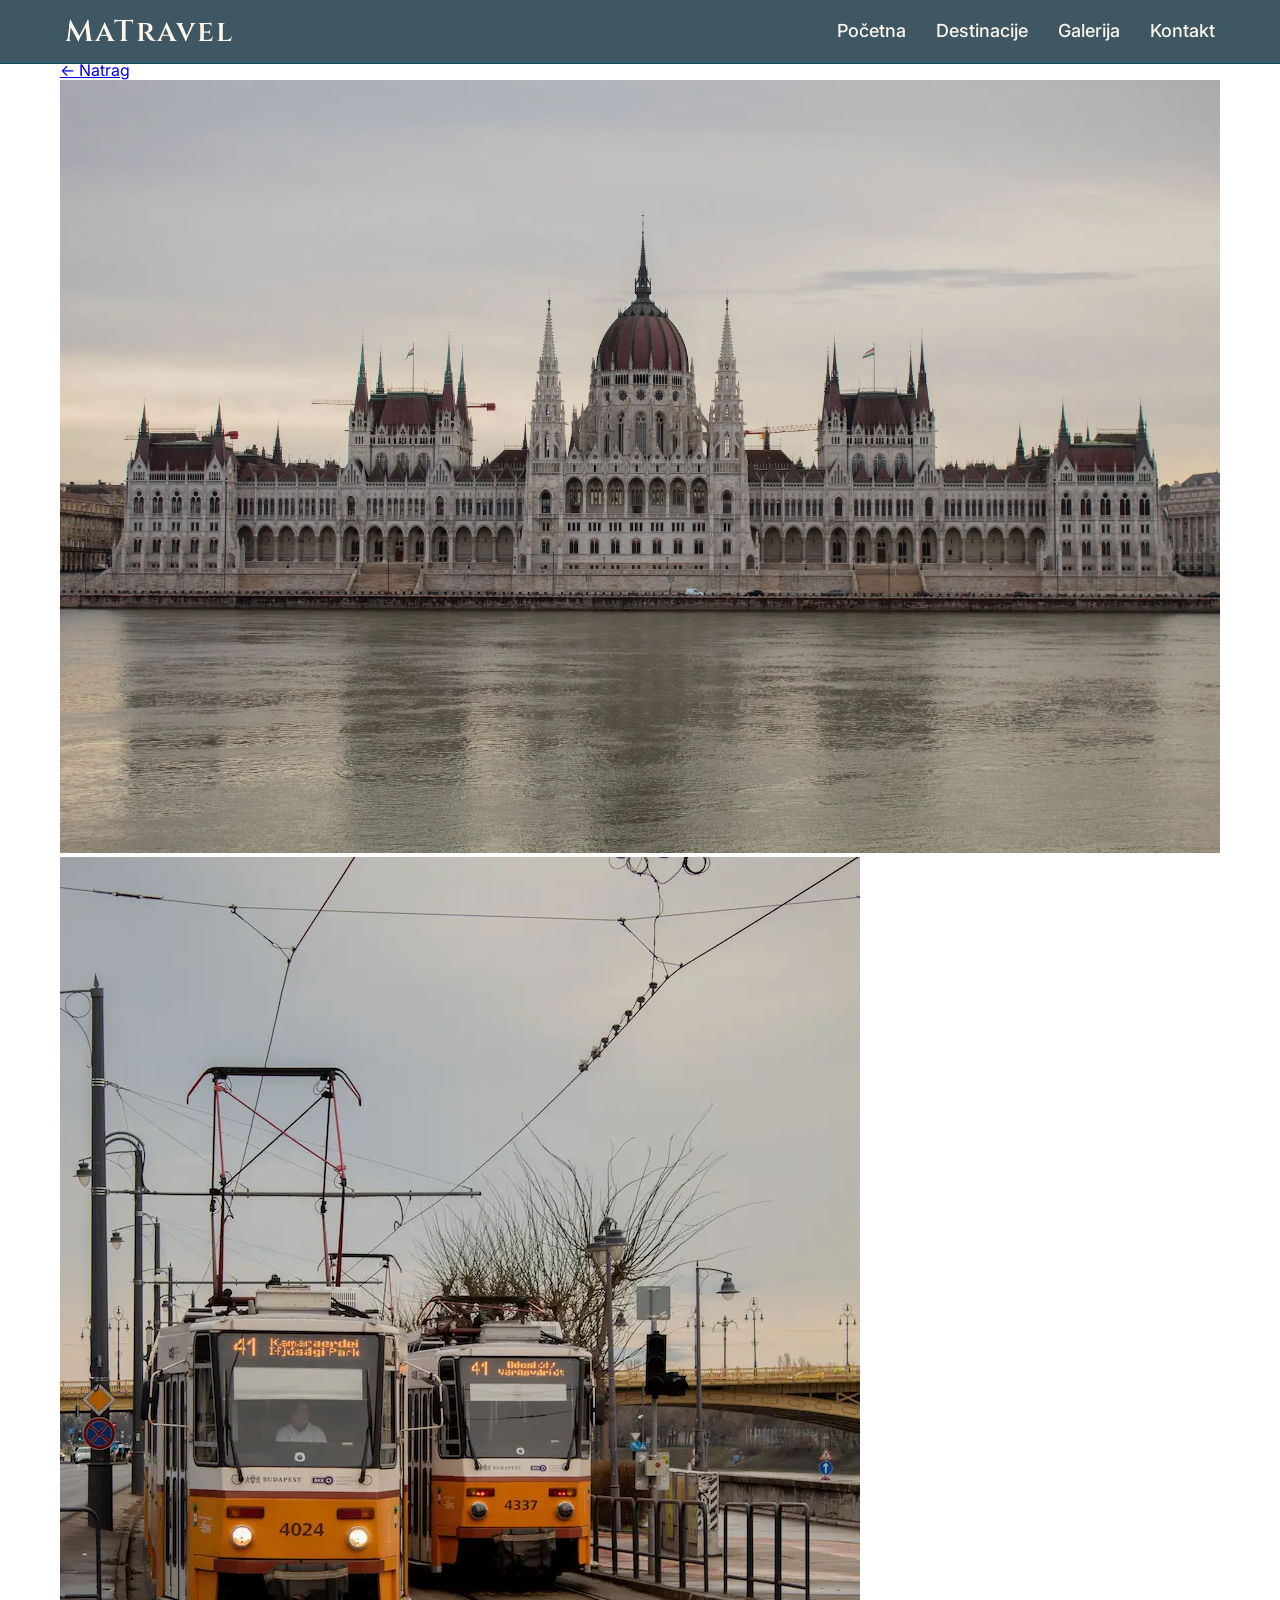
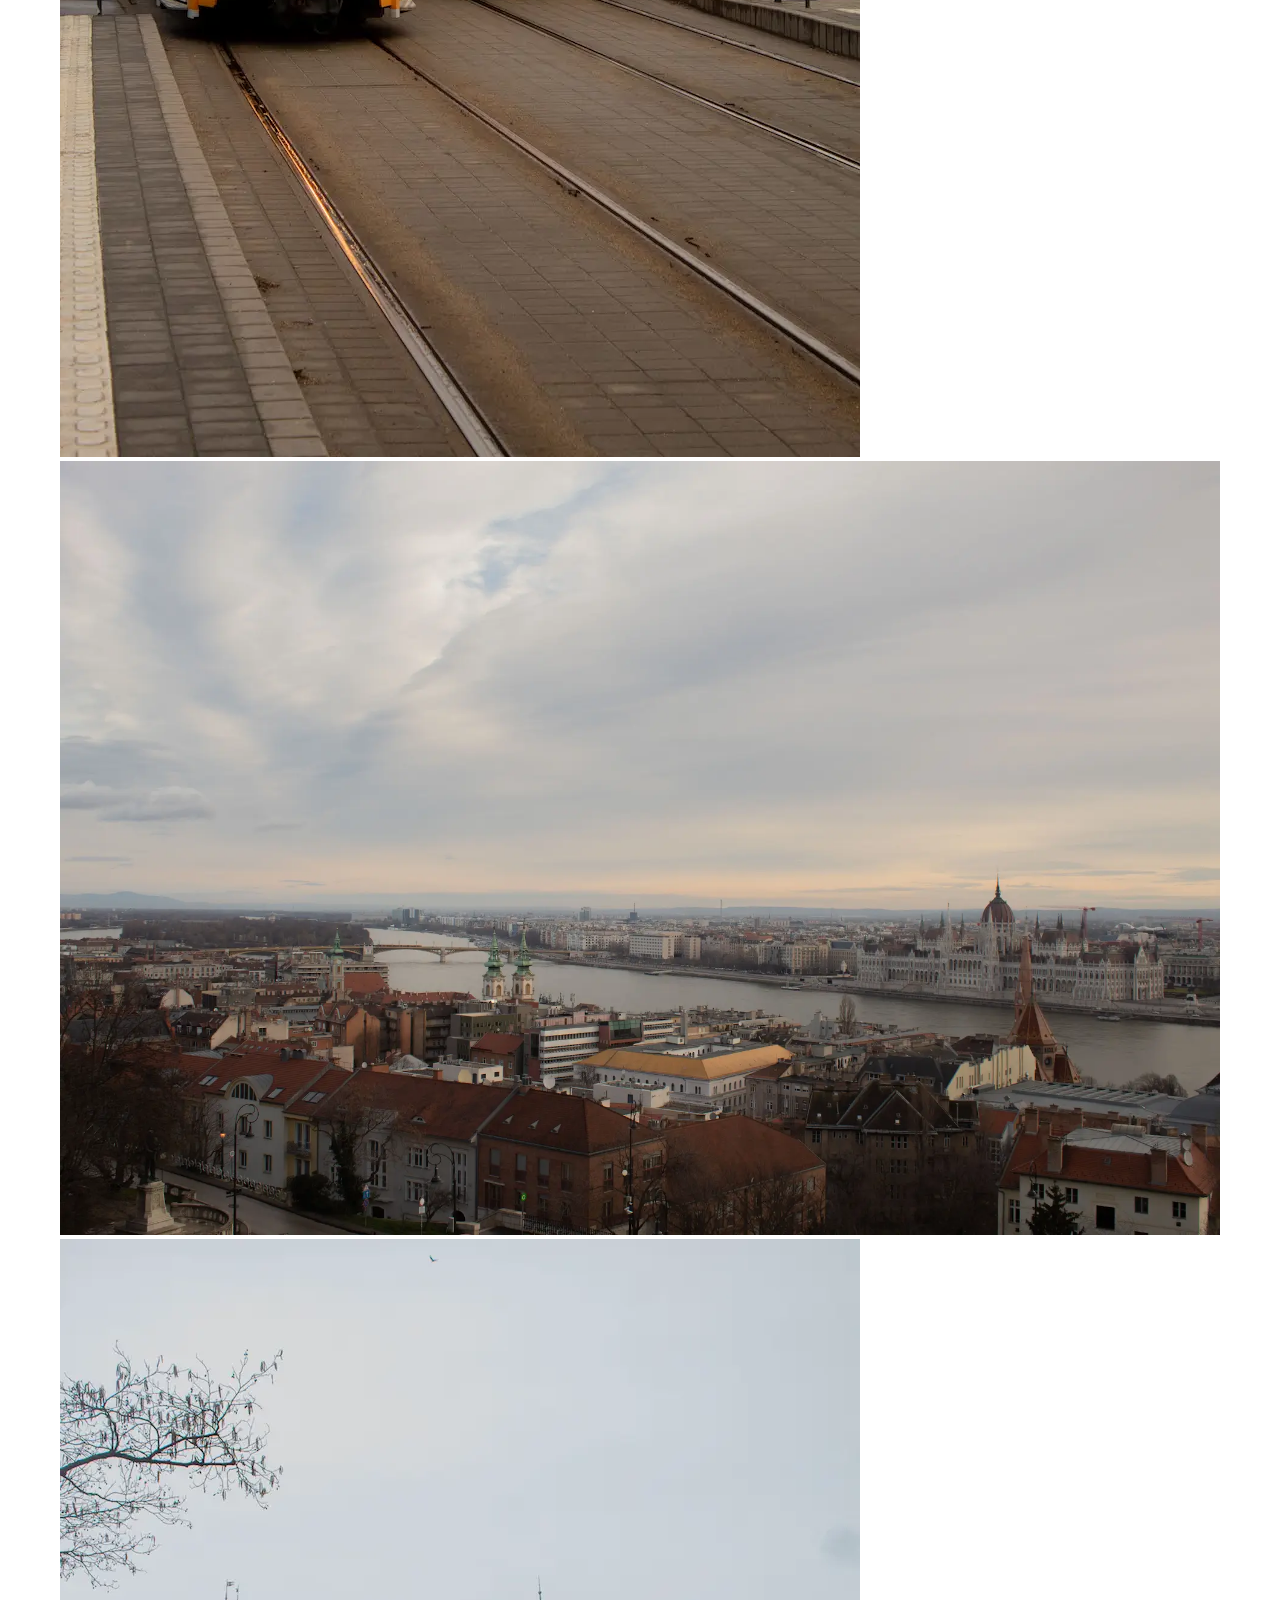
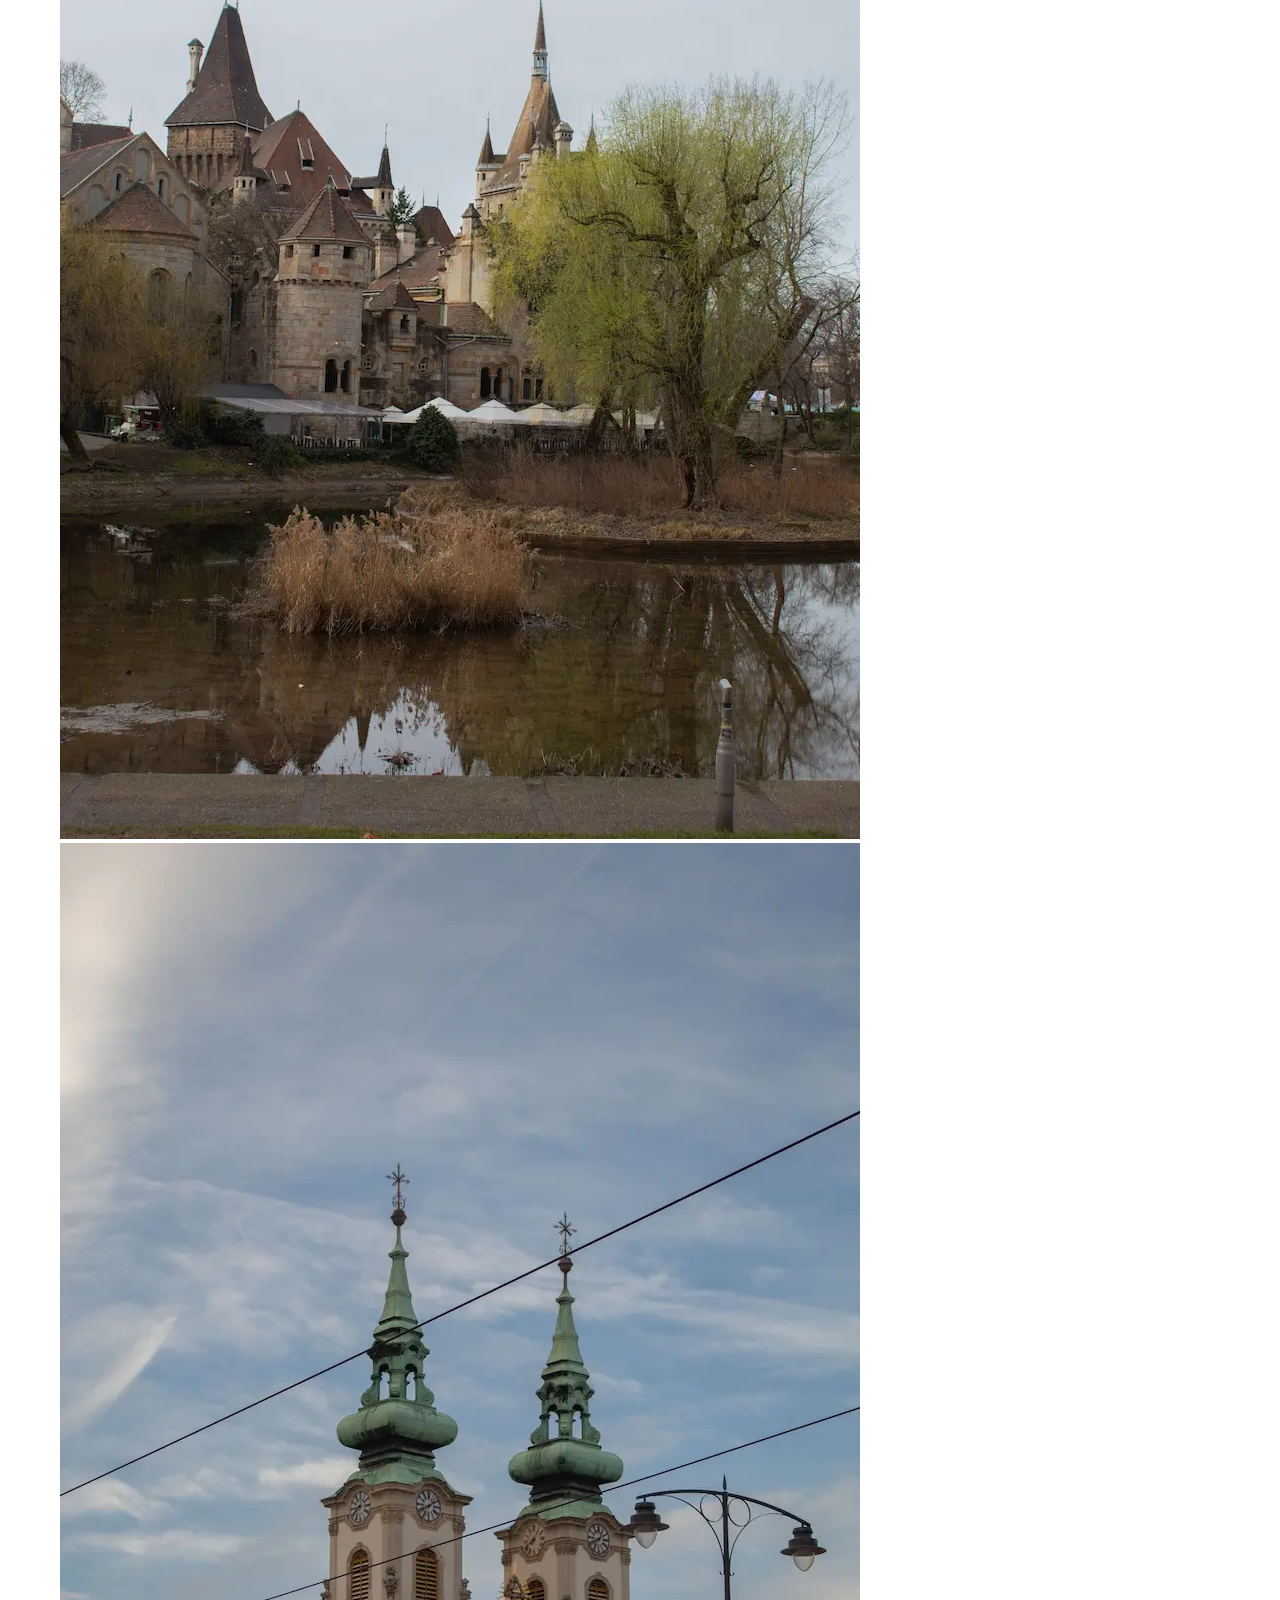
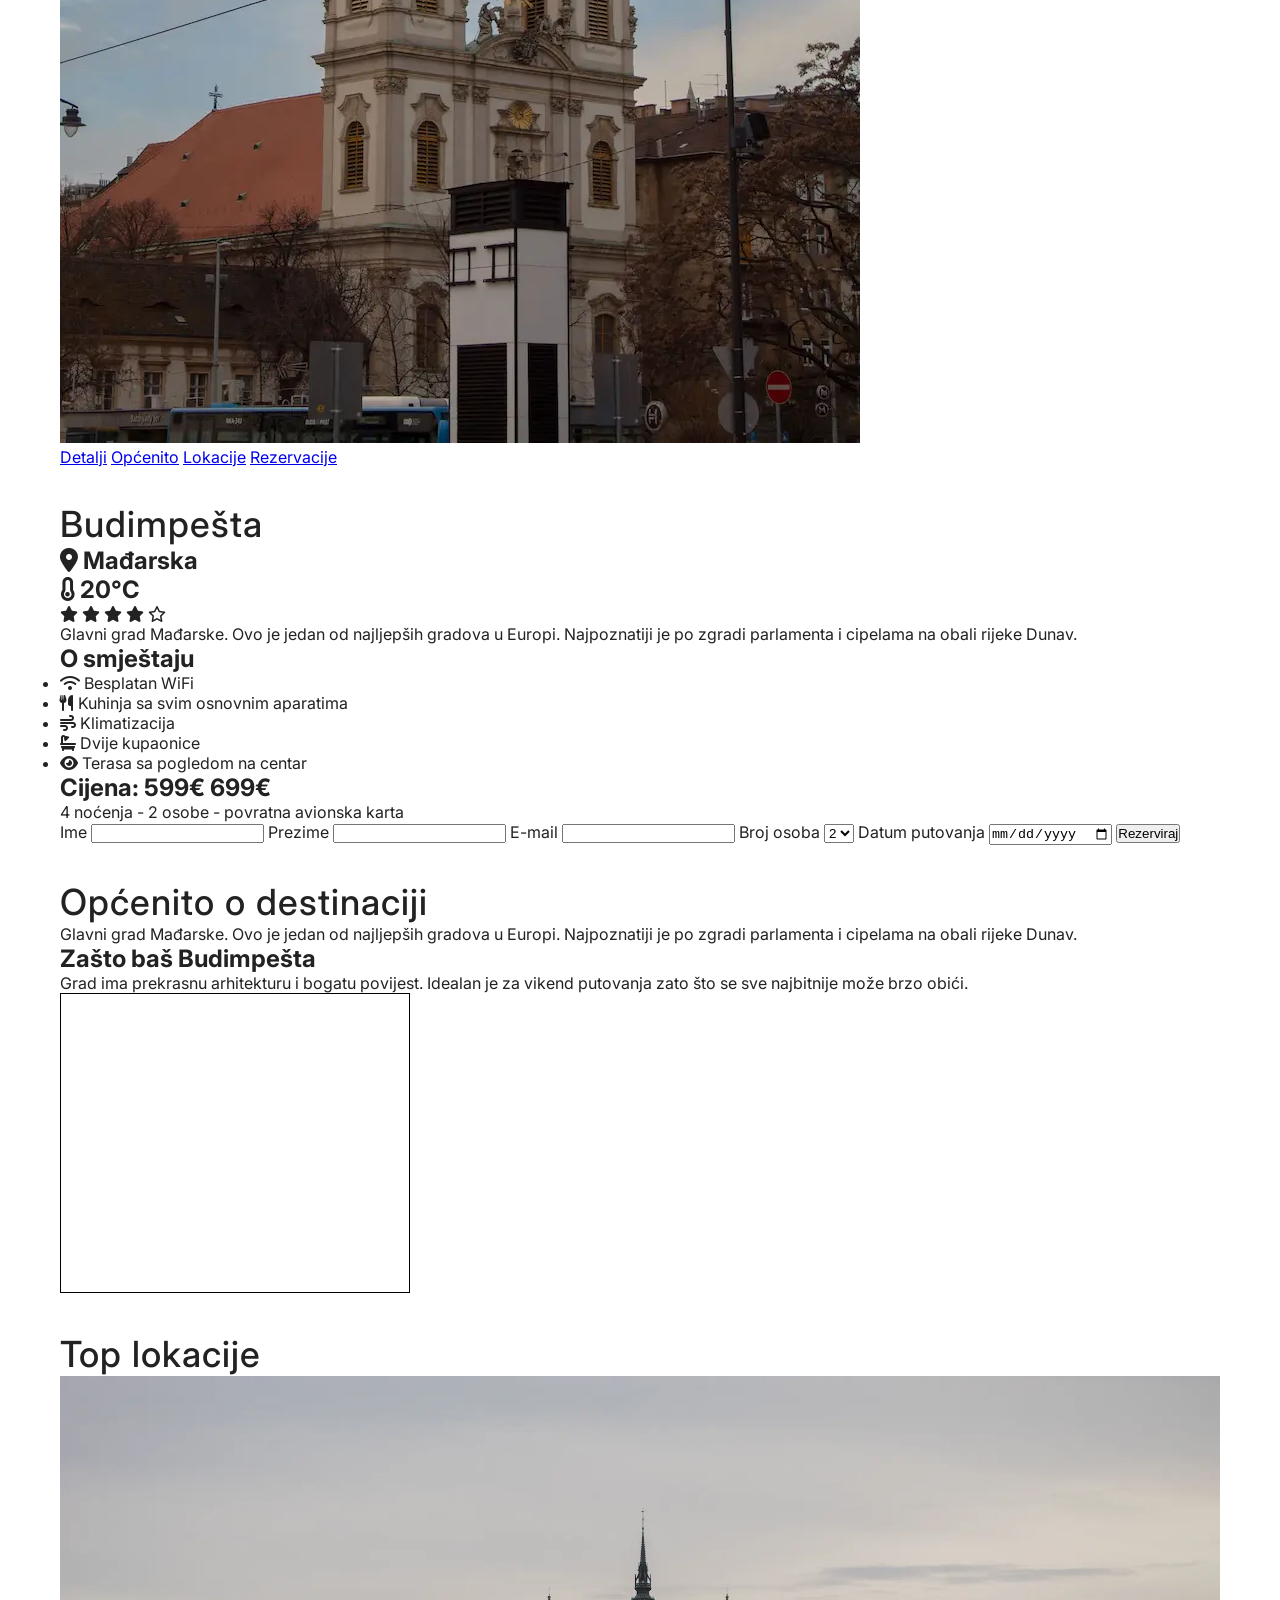
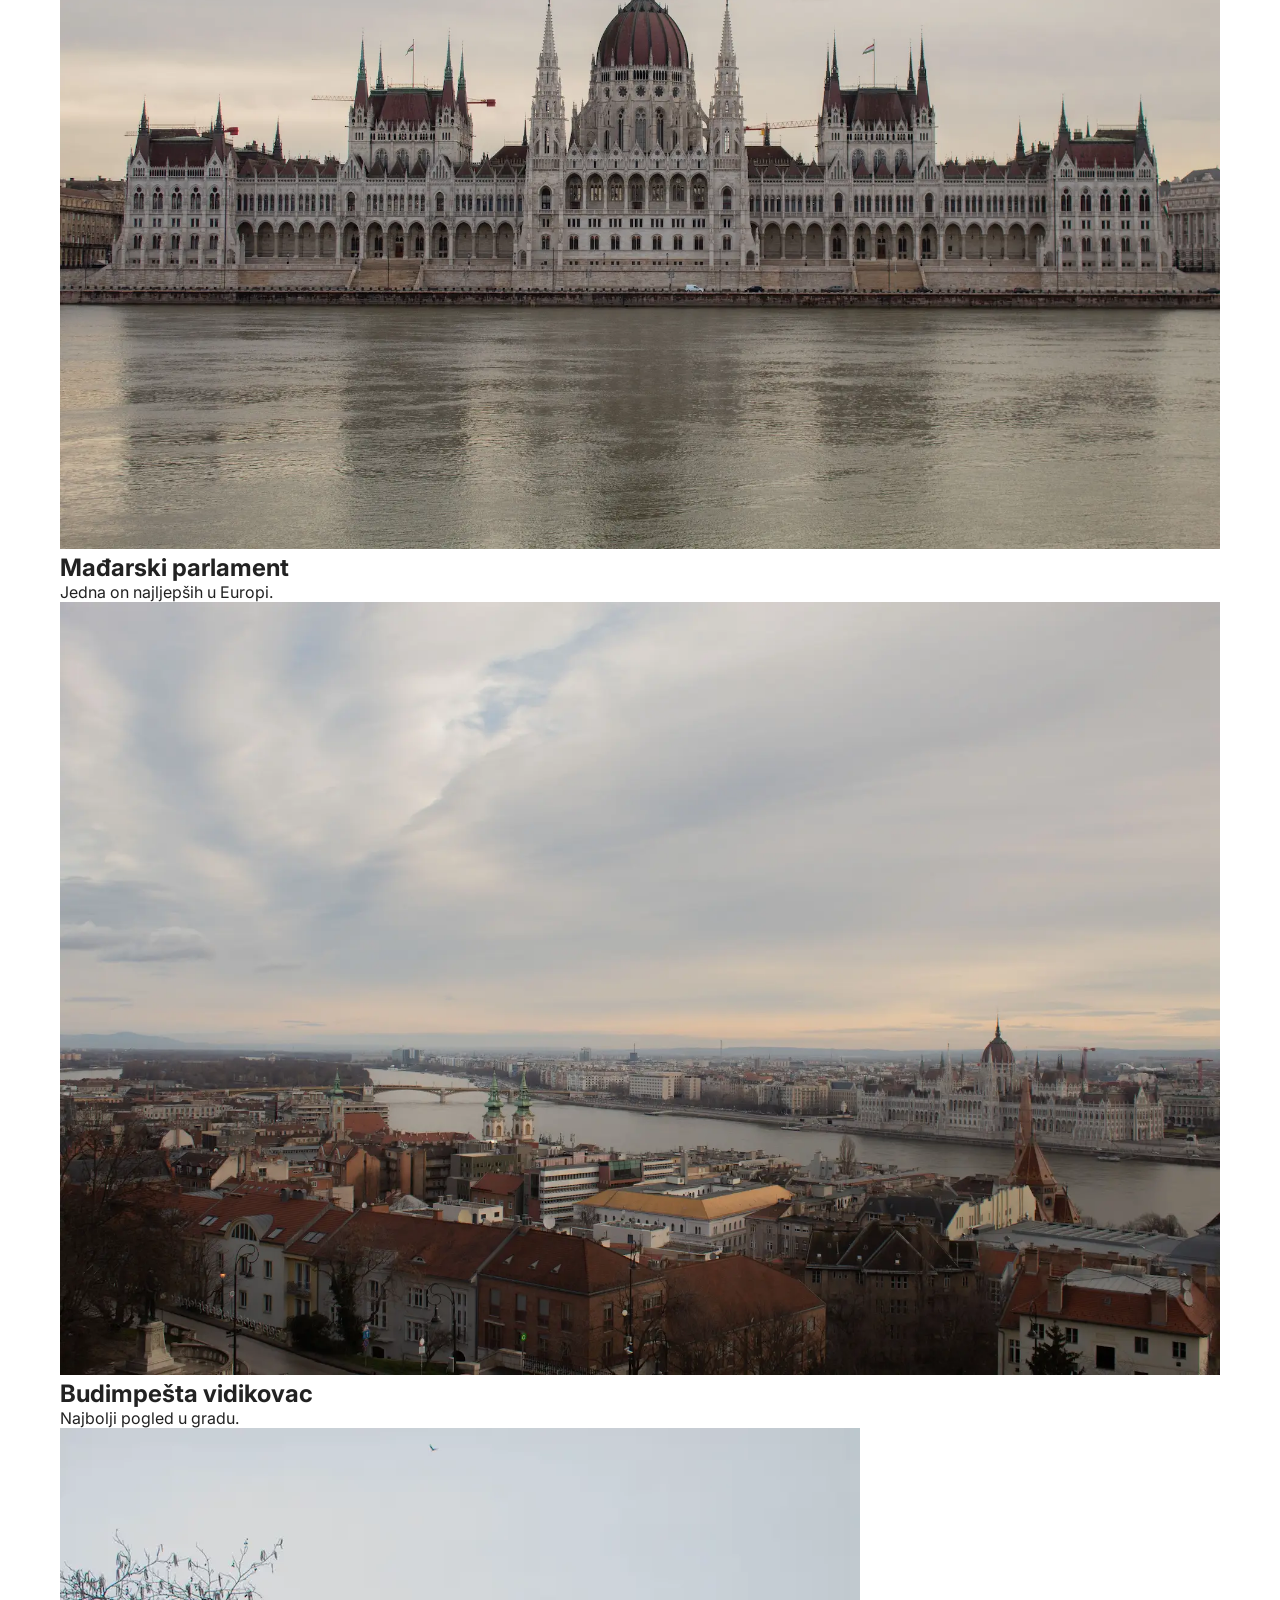
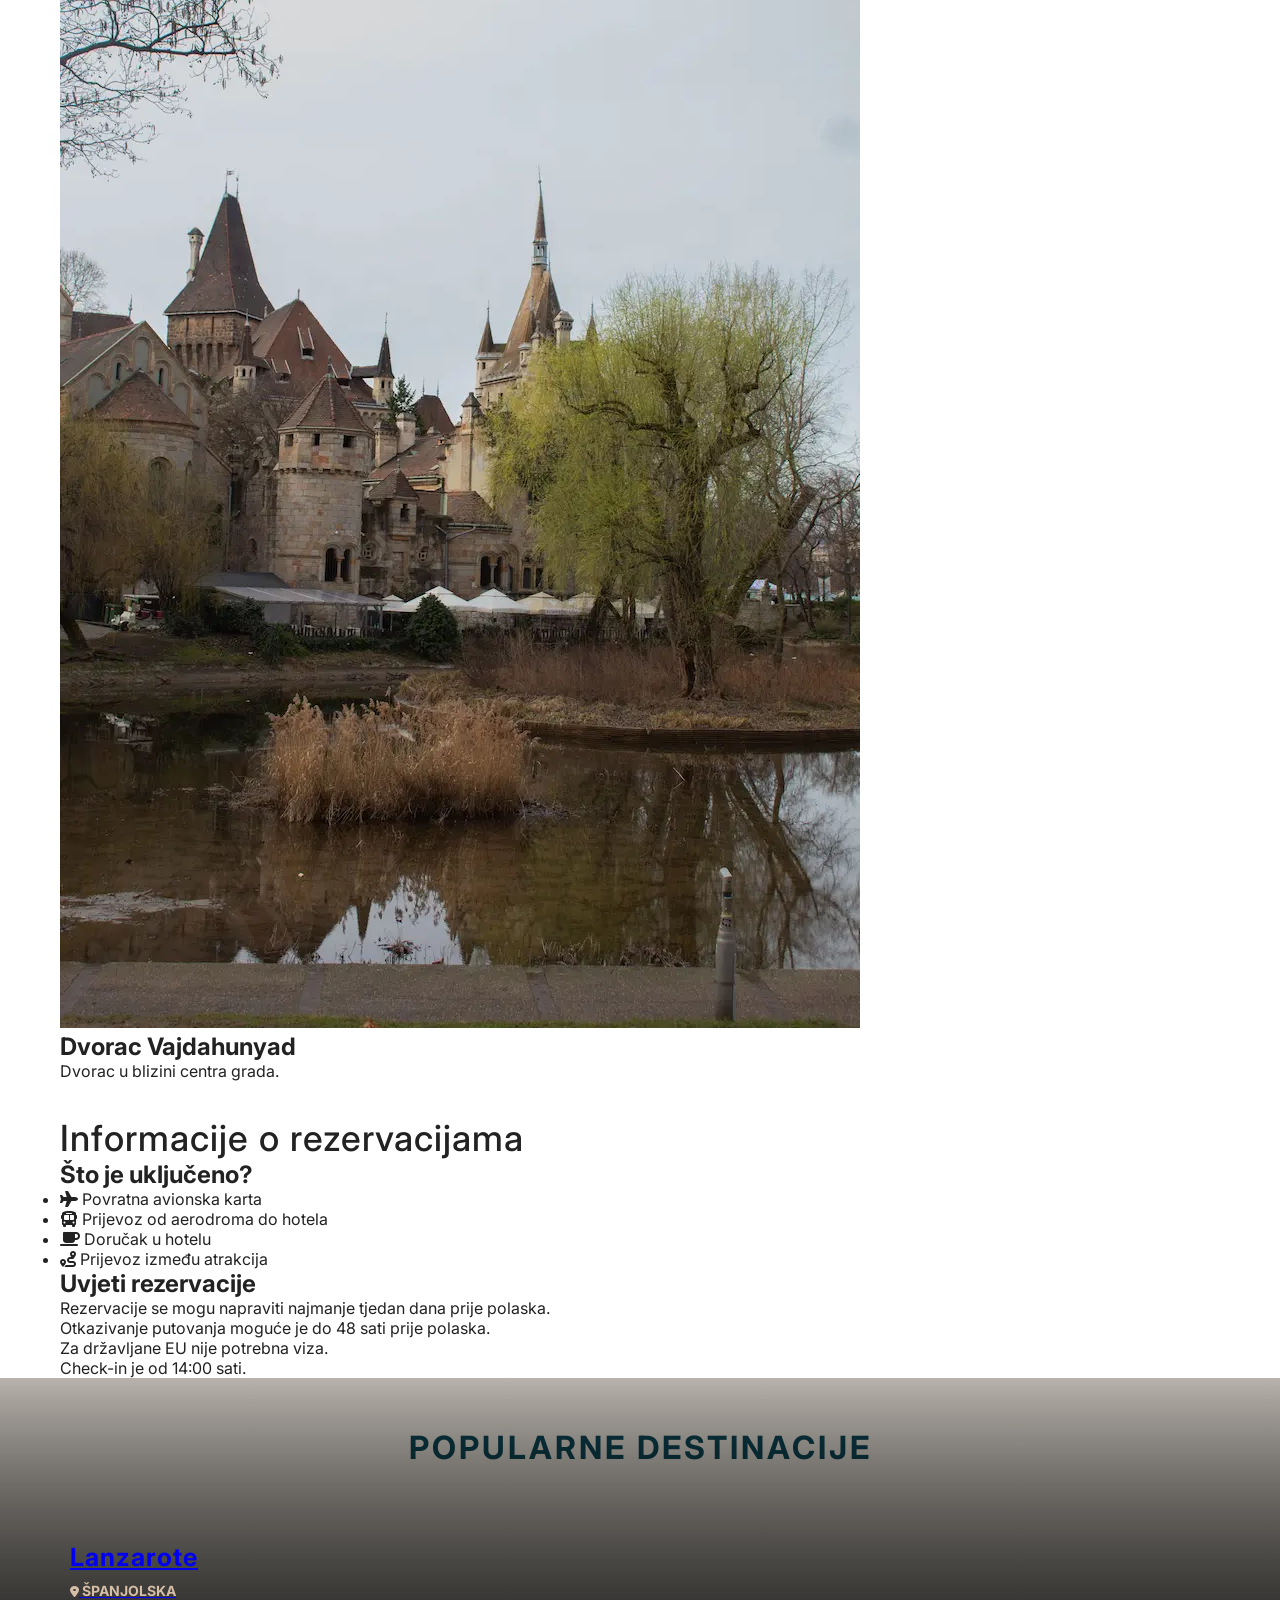
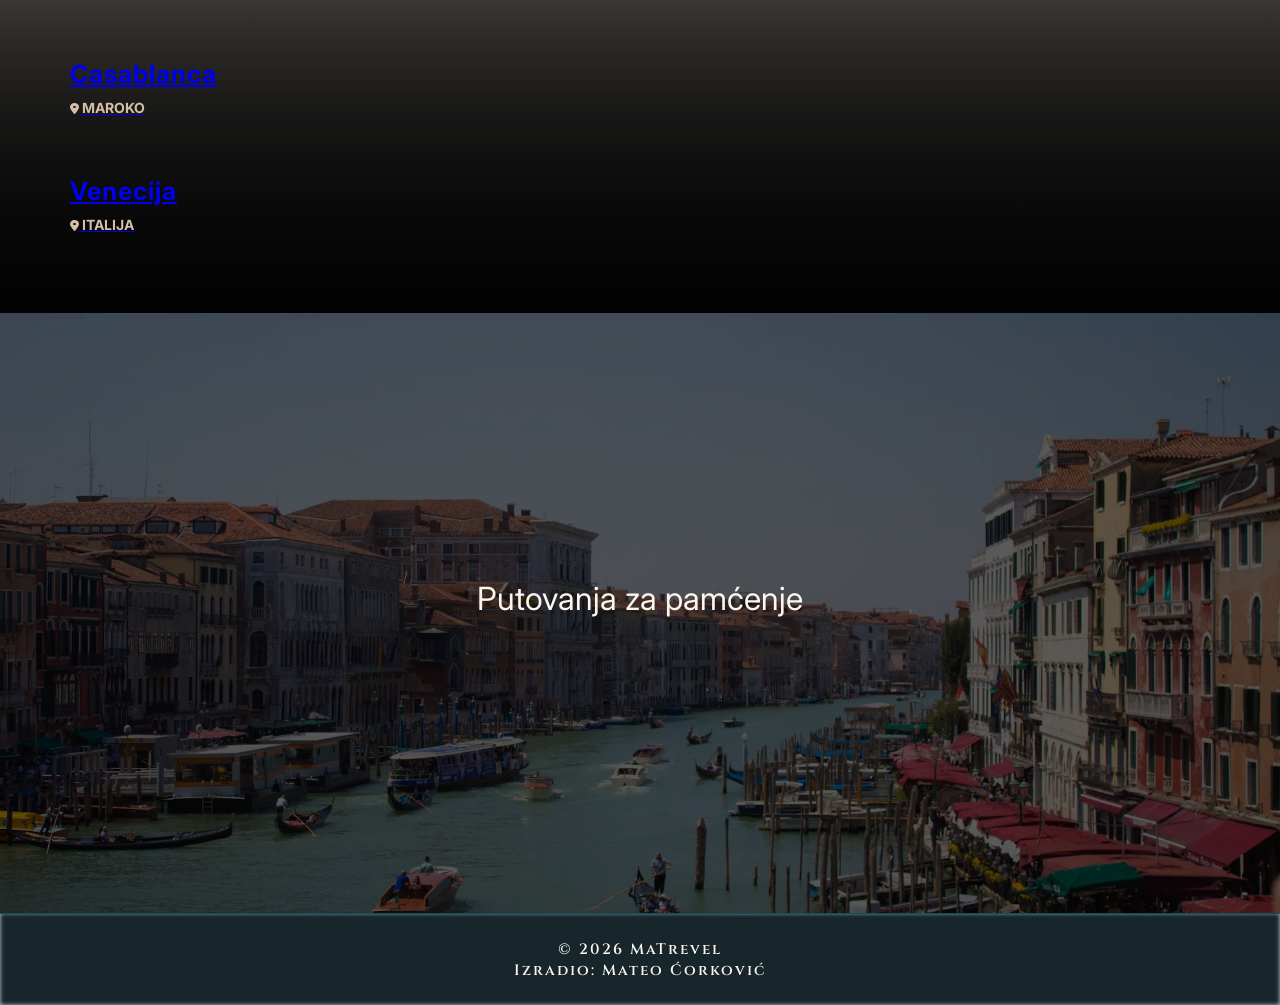
==== budimpesta.html @ 73bafdb3 "sgdsgds" ====
<!DOCTYPE html>
<html lang="hr">
<head>
    <meta charset="UTF-8">
    <meta name="viewport" content="width=device-width, initial-scale=1.0">
    <title>MaTrevel - Budimpesta</title>
    <meta name="description" content="MaTravel je web stranica napravljena za izradu završnog rada. Smisao stranice je da predstavlja agenciju za putovanja kako bih pomoću različitih verzija pokazao optimizaciju stranice.">
    <meta name="author" content="Mateo Ćorković">
    <link rel="stylesheet" href="izgledMINI.min.css">
    <link rel="preload" as="font" href="Interfont.woff2" type="font/woff2" crossorigin>
    <link rel="preload" as="font" href="Cinzelfont.woff2" type="font/woff2" crossorigin>
    <link rel="preload" as="style" href="https://cdnjs.cloudflare.com/ajax/libs/font-awesome/6.5.0/css/all.min.css" onload="this.onload=null;this.rel='stylesheet'">

</head>
<body>
    <header class="navbar tamnija">
        <div class="container">
            <a href="index.html" class="logo">MaTravel</a>

            <nav class="navigacija" id="navigacija">
                <a href="index.html">Početna</a>
                <a href="destinacije.html">Destinacije</a>
                <a href="galerija.html">Galerija</a>
                <a href="kontakt.html">Kontakt</a>
            </nav>

            <div class="hamburger" id="hamburger">
            ☰
            </div>
        </div>
    </header>
    <main>
    <div class="prazno"></div>
    <div class="container">
        <div class="natrag">
            <a href="#" class="natraggumb" onclick="window.history.back(); return false;">← Natrag</a>
        </div>
        <section class="malagalerija">
            <div class="kockica maloveca">
                <img src="slike/budimpesta/budimpesta.webp" alt="Parlament u Budimpešti">
            </div>
            <div class="kockica">
                <img src="slike/budimpesta/IMG_6827.webp" alt="Tramvaji u Budimpešti">
            </div>
            <div class="kockica">
                <img src="slike/budimpesta/budimpesta2.webp" alt="Pogled na grad Budimpešta" loading="lazy">
            </div>
            <div class="kockica">
                <img src="slike/budimpesta/IMG_6922.webp" alt="Dvorac Vajdahunyad u Budimpešti" loading="lazy">
            </div>
            <div class="kockica">
                <img src="slike/budimpesta/IMG_6864.webp" alt="Crkva u Budimpešti" loading="lazy">
            </div>
        </section>
        <nav class="malanavigacija">
            <a href="#detalji"  class="malanavigacijalink active">Detalji</a>
            <a href="#opcenito"  class="malanavigacijalink">Općenito</a>
            <a href="#lokacije" class="malanavigacijalink">Lokacije</a>
            <a href="#rezervacije" class="malanavigacijalink">Rezervacije</a>
        </nav>
        <section id="detalji" class="detalji">
            <div class="detaljilijevo">
                <h1>Budimpešta</h1>
                    <h2><i class="fa-solid fa-location-dot"></i> Mađarska</h2>
                    <h2><i class="fa-solid fa-thermometer-empty"></i> 20°C</h2>
                    <div class="ocjena">
                        <i class="fa-solid fa-star"></i>
                        <i class="fa-solid fa-star"></i>
                        <i class="fa-solid fa-star"></i>
                        <i class="fa-solid fa-star"></i>
                        <i class="fa-regular fa-star"></i>
                    </div>
                <p>Glavni grad Mađarske. Ovo je jedan od najljepših gradova u Europi. Najpoznatiji je po zgradi parlamenta i cipelama na obali rijeke Dunav.</p>
                <section class="smjestaj">
                    <h2>O smještaju</h2>
                    <ul class="listasmjestaj">
                        <li><i class="fa-solid fa-wifi"></i> Besplatan WiFi</li>
                        <li><i class="fa-solid fa-cutlery"></i> Kuhinja sa svim osnovnim aparatima</li>
                        <li><i class="fa-solid fa-wind"></i> Klimatizacija</li>
                        <li><i class="fa-solid fa-bath"></i> Dvije kupaonice</li>
                        <li><i class="fa-solid fa-eye"></i> Terasa sa pogledom na centar</li>
                    </ul>
                </section>
            </div>
            <div class="detaljidesno">
                <h2 class="cijena">Cijena: 599€ <span class="prekrizeno">699€</span></h2>
                <p>4 noćenja - 2 osobe - povratna avionska karta</p>
                <form class="formarezervacije">
                    <label for="ime">Ime</label>
                    <input type="text" id="ime" name="ime">
                    <label for="prezime">Prezime</label>
                    <input type="text" id="prezime" name="prezime">
                    <label for="email">E-mail</label>
                    <input type="email" id="email" name="email">
                    <label for="osobe">Broj osoba</label>
                    <select id="osobe">
                       <option value="1">1</option>
                        <option value="2" selected>2</option>
                        <option value="3">3</option>
                        <option value="4">4</option>
                        <option value="5">5</option>
                        <option value="6">6</option>
                    </select>
                    <label for="datum">Datum putovanja</label>
                    <input type="date" id="datum">
                    <button type="submit">Rezerviraj</button>
                </form>
            </div>
        </section>
        <section id="opcenito" class="maloopcenito skriveno2">
            <div class="lijevoopcenito">
                <h1>Općenito o destinaciji</h1>
                <p>Glavni grad Mađarske. Ovo je jedan od najljepših gradova u Europi. Najpoznatiji je po zgradi parlamenta i cipelama na obali rijeke Dunav.</p>
                <h2>Zašto baš Budimpešta</h2>
                <p>Grad ima prekrasnu arhitekturu i bogatu povijest. Idealan je za vikend putovanja zato što se sve najbitnije može brzo obići.</p>
            </div>

            <div class="opcenitokarta">
            <iframe src="https://www.google.com/maps/embed?pb=!1m18!1m12!1m3!1d167078.08709910235!2d19.00490403237963!3d47.484261893750805!2m3!1f0!2f0!3f0!3m2!1i1024!2i768!4f13.1!3m3!1m2!1s0x4741c334d1d4cfc9%3A0x400c4290c1e1160!2zQnVkaW1wZcWhdGEsIE1hxJFhcnNrYQ!5e1!3m2!1shr!2shr!4v1779829481996!5m2!1shr!2shr" width="350" height="300" style="border:1px solid black;" loading="lazy" referrerpolicy="no-referrer-when-downgrade">
                
            </iframe>
            </div>
        </section>
        <section id="lokacije" class="malalokacija skriveno">
            <h1>Top lokacije</h1>
            <div class="malekarticelokacija">
                <div class="malakarticalokacija">
                    <img src="slike/budimpesta/budimpesta.webp" alt="Parlament u Budimpešti" loading="lazy">
                    <h2>Mađarski parlament</h2>
                    <p>Jedna on najljepših u Europi.</p>
                </div>
                <div class="malakarticalokacija">
                    <img src="slike/budimpesta/budimpesta2.webp" alt="Pogled na grad Budimpešta" loading="lazy">
                    <h2>Budimpešta vidikovac</h2>
                    <p>Najbolji pogled u gradu.</p>
                </div>
                <div class="malakarticalokacija">
                    <img src="slike/budimpesta/IMG_6922.webp" alt="Dvorac Vajdahunyad u Budimpešti" loading="lazy">
                    <h2>Dvorac Vajdahunyad</h2>
                    <p>Dvorac u blizini centra grada.</p>
                </div>
            </div>
        </section>
        <section id="rezervacije" class="malorezervacije skriveno2">
            <h1>Informacije o rezervacijama</h1>
            <div class="rezervacijesve">
                <div class="rezervacijelijevo">
                    <h2>Što je uključeno?</h2>
                    <ul class="listasmjestaj">
                        <li><i class="fa-solid fa-plane"></i> Povratna avionska karta</li>
                        <li><i class="fa-solid fa-bus"></i> Prijevoz od aerodroma do hotela</li>
                        <li><i class="fa-solid fa-mug-saucer"></i> Doručak u hotelu</li>
                        <li><i class="fa-solid fa-route"></i> Prijevoz između atrakcija</li>
                    </ul>
            </div>
            <div class="rezervacijedesno">
                <h2>Uvjeti rezervacije</h2>
                <p>Rezervacije se mogu napraviti najmanje tjedan dana prije polaska.</p>
                <p>Otkazivanje putovanja moguće je do 48 sati prije polaska.</p>
                <p>Za državljane EU nije potrebna viza.</p>
                <p>Check-in je od 14:00 sati.</p>
            </div>    
            </div>
            
        </section>
    </div>

    <section class="destinacije skriveno destinacijedodatno">
        <div class="container">
            <h2>Popularne destinacije</h2>
            <div class="karticedodatne">
                <a href="lanzarote.html" class="karticadodatna lanzarote skriveno">
                    <div class="zoom"></div>
                    <div class="tamnije"></div>
                    <div class="karticasadrzaj">
                        <h3>Lanzarote</h3>
                        <h4><i class="fa-solid fa-location-dot"></i> Španjolska</h4>
                    </div>
                </a>
                <a href="casablanca.html" class="karticadodatna casablanca skriveno">
                    <div class="zoom"></div>
                    <div class="tamnije"></div>
                    <div class="karticasadrzaj">
                        <h3>Casablanca</h3>
                        <h4><i class="fa-solid fa-location-dot"></i> Maroko</h4>
                    </div>
                </a>
                <a href="venecija.html" class="karticadodatna venecija skriveno2">
                    <div class="zoom"></div>
                    <div class="tamnije"></div>
                    <div class="karticasadrzaj">
                        <h3>Venecija</h3>
                        <h4><i class="fa-solid fa-location-dot"></i> Italija</h4>
                    </div>
                </a>
            </div>
        </div>
    </section>
    <section class="slajdshow skriveno">
        <div class="kutijaslajd">
            <div class="slajd active">
                <img src="slike/slajdshow/venecija.webp" loading="lazy" alt="Kanali u Veneciji">
                <div class="poruka">Putovanja za pamćenje</div>
            </div>
            <div class="slajd">
                <img src="slike/slajdshow/verona.webp" loading="lazy" alt="Zgrade grada Verona">
                <div class="poruka">Neka avantura počne</div>
            </div>
            <div class="slajd">
                <img src="slike/slajdshow/lanzarote3.webp" loading="lazy" alt="Pogled sa vrha otoka Lanzarote">
                <div class="poruka">Istraži svijet</div>
            </div>
            <div class="slajd">
                <img src="slike/slajdshow/kamenje.webp" loading="lazy" alt="Kamenje i litice na Lanzaroteu">
                <div class="poruka">Putovanja za pamćenje</div>
            </div>
            <div class="slajd">
                <img src="slike/slajdshow/zagreb.webp" loading="lazy" alt="Centar grada Zagreba">
                <div class="poruka">Neka avantura počne</div>
            </div>
        </div>
    </section>
   </main>
   <footer>
        <p>© 2026 MaTrevel</p>
        <p>Izradio: Mateo Ćorković</p>
    </footer>
    <script src="scriptMINI.min.js"></script>
</body>
</html>
---- izgledMINI.min.css ----
.navigacija a.active,.navigacija a:hover{border-bottom:2px solid #e9c46a}.navbar,footer{width:100%;background:rgba(15,76,92,.25)}.destinacije,.odjeljak,.odjeljak p,footer{text-align:center}.kartica,.logo,.navigacija a,.odjeljakgumb{text-decoration:none}.naslovzastobasmi h2,.naslovzastobasmi p,.odjeljak h1,.odjeljak p{text-shadow:1px 1px 1px rgba(0,0,0,.5)}.kartica,.pocetna,.slajdshow{overflow:hidden}.navbar,.opcenito .gumb:hover{backdrop-filter:blur(2px) brightness(0.7)}.forma button:hover,.karticazasto:hover{backdrop-filter:blur(2px) brightness(1)}*{margin:0;padding:0;box-sizing:border-box}@font-face{font-family:Inter;src:url("Interfont.woff2") format("woff2");font-weight:100 900;font-style:normal;font-display:swap}@font-face{font-family:Cinzel;src:url("Cinzelfont.woff2") format("woff2");font-weight:400 900;font-style:normal;font-display:swap}body{font-family:Inter,sans-serif;color:#222;font-display:swap}.logo,footer{font-family:Cinzel,serif;font-weight:600;letter-spacing:2px}.hamburger,.logo,.navbar,.navigacija a,.odjeljak,footer{color:#fdf6ec}.container{max-width:1200px;margin:0 auto;padding:0 20px}.navbar{position:absolute;top:0;left:0;z-index:5;border-bottom:1px solid #0f4c5c}.pocetna,footer{position:relative}.navbar .container{display:flex;justify-content:space-between;align-items:center;padding:0 25px}.logo{font-size:30px}.navigacija{display:flex;gap:30px;font-family:Inter,sans-serif;font-weight:500}.navigacija a{font-size:18px;transition:.4s;border-bottom:2px solid transparent;padding:20px 0}.navigacija a:hover{color:#e9c46a}.hamburger{display:none;font-size:32px;cursor:pointer}.odjeljakgumb,footer p{font-size:15px}footer{z-index:10;backdrop-filter:blur(2px) brightness(0.1);border-top:1px solid #0f4c5c;padding:25px 0}.pocetna{height:650px;display:flex;align-items:center;justify-content:center}.overlay,.pozadinaplaza{position:absolute;height:100%;top:0;left:0;width:100%}.pozadinaplaza{object-fit:cover;z-index:1}.overlay{z-index:2;background:rgba(48,48,28,.315)}.odjeljak{position:relative;z-index:3;max-width:1050px}.odjeljak h1{font-size:60px;margin-bottom:25px}.odjeljak p{font-size:18px;margin-bottom:40px}.odjeljakgumb{display:inline-block;padding:12px 24px;background-color:#fdf6ec;color:#000;cursor:pointer;backdrop-filter:blur(22px) brightness(0.7);background:rgba(255,255,255,.4);border:1px solid #f3f3f3}.gumbdestinacije:hover,.odjeljakgumb:hover{background-color:#e9c46a;color:#000;transition:.5s;backdrop-filter:blur(2px) brightness(1);background:rgba(92,87,15,.25);border:1px solid #e9c46a;text-decoration:none}.destinacije{padding:50px 0;background-color:#fdf6ec}.destinacije h2{font-size:32px;color:#0f4c5c;margin-bottom:45px;letter-spacing:3px;text-transform:uppercase}.karticepolozaj{display:flex;justify-content:space-between;gap:30px;flex-wrap:wrap}.kartica{width:260px;height:300px;border:1px solid #0f4c5c;position:relative;display:flex;align-items:flex-end;color:#fdf6ec;cursor:pointer}.slajd img,.zoom{object-fit:cover;display:block}.tamnije{position:absolute;inset:0;background:linear-gradient(to top,rgba(0,0,0,.8),rgba(0,0,0,.1));z-index:1}.zastobasmi,.zoom{background-size:cover;background-repeat:no-repeat}.karticasadrzaj{position:relative;padding:30px 10px;z-index:2;text-align:left;transition:transform .3s}.zastobasmi::before,.zoom{position:absolute;inset:0}.zoom{width:100%;height:100%;background-position:center;transition:transform .5s;z-index:0}.kutijaslajd,.slajd img,.slajdshow{width:100%;height:600px}.karticasadrzaj h3{font-size:25px;padding-bottom:10px;letter-spacing:1px}.karticasadrzaj h4{font-size:14px;text-transform:uppercase;color:#d6bea7}.karticasadrzaj i{font-size:12px;color:#d6bea7}.kartica:hover .karticasadrzaj{transform:translateY(-6px)}.kartica:hover .tamnije{background:linear-gradient(to top,rgba(0,0,0,.9),rgba(0,0,0,.35))}.kartica:hover .zoom{transform:scale(1.1)}.zastobasmi{background-image:url("slike/zastobasmi.webp");position:relative;padding:80px 0;color:#fdf6ec;text-align:center;background-position:center 50%}.naslovzastobasmi{margin-bottom:50px}.zastobasmi::before{content:"";background:rgba(17,17,11,.493)}.naslovzastobasmi h2{font-size:34px;margin-bottom:15px;letter-spacing:1px}.naslovzastobasmi p{font-size:17px;color:#fdf6ec}.zastobasmi .container{position:relative;z-index:2}.karticezasto{display:flex;justify-content:space-between;gap:30px}.karticazasto{flex:1;max-width:320px;padding:35px 25px;transition:.5s;color:#000;backdrop-filter:blur(2px) brightness(0.9);background:rgba(255,255,255,.4);border:1px solid #fdf6ec}.karticazasto:hover{color:#fdf6ec;background:rgba(15,76,92,.25);border:1px solid #0f4c5c;transition:.5s}.poruka,.slajd::before{background:rgba(0,0,0,.4)}.karticazasto p{padding-top:10px}.prazno{margin-top:60px}.slajdshow{position:relative;contain:size layout paint}.kutijaslajd{position:relative;contain:layout paint}.destinacijaslika::before,.poruka,.slajd,.slajd::before{position:absolute;inset:0}.slajd{height:100%;width:100%;opacity:0;transition:opacity .8s}.skriveno,.skriveno2{opacity:0;transition:1s}.slajd.active{opacity:1}.slajd::before{content:"";z-index:1}.slajd img{transform:scale(1.05);transition:transform 1s}.slajd.active img{transform:scale(1)}.poruka{z-index:2;font-size:32px;display:flex;justify-content:center;align-items:center;color:#fdf6ec;padding-bottom:30px}.destinacijaslika,.karticaugaleriji{position:relative;overflow:hidden}.skriveno{transform:translateY(50px)}.skriveno2{transform:translateY(-50px)}.pokazi{opacity:1;transform:translateY(0)}.opcenito{display:flex;align-items:center;justify-content:space-between;padding:70px 0}.opcenitotekst{width:50%}.opcenito h2{font-size:36px;margin-bottom:22px}.opcenito p{font-size:16px;line-height:1.6;margin-bottom:12px}.forma button,.gumbdestinacije,.opcenito .gumb{color:#fdf6ec;font-size:15px;cursor:pointer;text-decoration:none}.opcenitoslika{width:50%;display:flex;justify-content:right;align-items:right}.opcenitoslika img{width:90%;max-width:500px;border:1px solid #000;object-fit:contain}.gumbklasa{margin-top:40px}.forma button,.opcenito .gumb{padding:12px 24px;border:1px solid #0f4c5c;backdrop-filter:blur(2px) brightness(0.2);background:rgba(15,76,92,.25)}.opcenito .gumb:hover{background-color:#e9c46a;color:#000;transition:.5s;text-decoration:none;background:rgba(122,116,23,.5);border:1px solid #e9c46a}img,video{max-width:100%;height:auto}video{pointer-events:none}.tamnija{backdrop-filter:blur(2px) brightness(0.32);background-color:#3e5762;border-bottom:1px solid #0f4c5c}.destinacijeskrol{display:flex;align-items:center;justify-content:space-between;height:404px;gap:1px}.destinacijaslika,.okvir{height:350px;border:1px solid #000}.destinacijaslika{flex:1;background-size:cover;background-position:center}.destinacijaslika::before{content:""}.destinacijaslika:hover::before{background:linear-gradient(to top,rgba(0,0,0,.5),rgba(0,0,0,.1))}.destinacijatekst{flex:1}.okvir{padding:30px}.gumbdestinacije{display:inline-block;padding:12px 24px;backdrop-filter:blur(22px) brightness(0.7);background:#0f4c5c;border:1px solid #000}.budimpesta,.casablanca,.lanzarote,.venecija{background-size:cover}.destinacijatekst h2{font-size:32px;margin-bottom:10px}.destinacijatekst h4{font-size:16px;margin-bottom:20px;text-transform:uppercase;color:#0f4c5c}.destinacijatekst h3{font-size:18px;margin-bottom:10px;letter-spacing:1px}.destinacijatekst p{padding-bottom:20px}.info{display:flex;justify-content:space-between;align-items:center}.reverse{flex-direction:row-reverse}.lanzarote{background-image:url("slike/lanzarote/lanzarote800.webp")}.lanzarote:hover{background-image:url("slike/lanzarote/lanzarote2.webp");opacity:.9}.budimpesta{background-image:url("slike/budimpesta/budimpesta800.webp")}.budimpesta:hover{background-image:url("slike/budimpesta/budimpesta2.webp");opacity:.9}.venecija{background-image:url("slike/venecija/venecija800.webp")}.venecija:hover{background-image:url("slike/venecija/IMG_3850mobitel.webp");opacity:.9}.casablanca{background-image:url("slike/casablanca/casablanca800.webp")}.casablanca:hover{background-image:url("slike/casablanca/casablanca2.webp");opacity:.9}h1{padding-top:35px;letter-spacing:1px;font-size:36px;font-weight:500}.galerijaslika{display:grid;grid-template-columns:repeat(3,1fr);grid-auto-rows:270px;gap:2px;margin-top:20px;margin-bottom:30px}.karticaugaleriji img{width:100%;height:100%;border:1px solid #000;object-fit:cover;transition:transform .3s;cursor:pointer}.karticaugaleriji img:hover{transform:scale(1.05);border:1px solid #000}.karticaugaleriji.duplo{grid-row:span 2}.kontakt{display:grid;grid-template-columns:1.6fr 1fr;gap:60px;margin-top:150px;margin-bottom:40px;border:1px solid #000;background-color:#d6bea754}.forma,.pedesetposto{gap:10px;display:flex}.kontaktlijevo{padding:30px}.kontaktdesno{padding:20px}.forma{flex-direction:column;width:100%}.forma input,.forma textarea{padding:10px;border:1px solid #000;outline:0}.unutrasnjost{display:flex;flex-direction:column;flex:1}.forma button:hover{background-color:#e9c46a;color:#000;transition:.5s;background:rgba(92,87,15,.25);border:1px solid #ccab57;text-decoration:none}.infokontakt{font-size:18px;padding-top:60px;padding-bottom:50px}.infokontakt i{font-size:30px;padding-right:20px}.kontaktinfo h3{font-size:23px;padding-top:20px;padding-bottom:40px;color:#0f4c5c}.kontaktinfo h2{font-size:30px;letter-spacing:1px}.drustvenemreze i{font-size:30px;padding-right:10px}html{scroll-behavior:smooth}@media (max-width:1270px){.container{padding:0 20px}.karticepolozaj{justify-content:center}.kartica{width:calc(50% - 20px)}.galerijaslika{grid-auto-rows:200px}.infokontakt{padding-top:40px;padding-bottom:40px}.kontakt{gap:10px}}@media (max-width:768px){.destinacijeskrol,.naslovzastobasmi{margin-bottom:15px}.navbar .container{padding:10px 20px}.hamburger{display:block;font-size:30px;cursor:pointer;z-index:5}.navigacija{position:absolute;left:0;top:100%;right:0;flex-direction:column;background:rgba(15,76,92,.95);backdrop-filter:blur(10px);overflow:hidden;max-height:0;transition:max-height .4s}.navigacija a{padding:15px;text-align:center;width:100%}.navigacija.active{max-height:500px;position:fixed;gap:20px;background:#3e5762}.pocetna{height:450px}.slajd,.slajdshow{height:480px}.odjeljak{margin-top:60px}.odjeljak h1{font-size:38px}.odjeljak p{font-size:16px}.kartica{width:90%}.karticazasto{flex-direction:column;align-items:center;max-width:100%;width:90%}.opcenito{flex-direction:column;text-align:center;gap:30px}.destinacijaslika,.opcenitoslika{display:none}.opcenitotekst{text-align:left;width:90%}.karticezasto{flex-direction:column;align-items:center;gap:10px}.destinacijeskrol{flex-direction:column;margin-top:15px;height:auto}.okvir{padding:15px;height:auto}.galerijaslika{grid-template-columns:repeat(2,1fr);grid-auto-rows:170px}.karticaugaleriji.duplo{grid-row:span 2}.kontakt{grid-template-columns:1fr;gap:10px;margin-top:80px}.pedesetposto{flex-direction:column}.forma{padding:0 10px}.infokontakt{padding:7px 0}.kontaktlijevo{padding:20px 30px 0}.kontaktinfo h3{padding-bottom:10px}.zastobasmi{background-image:url("slike/zastobasmimobitel.webp")}}
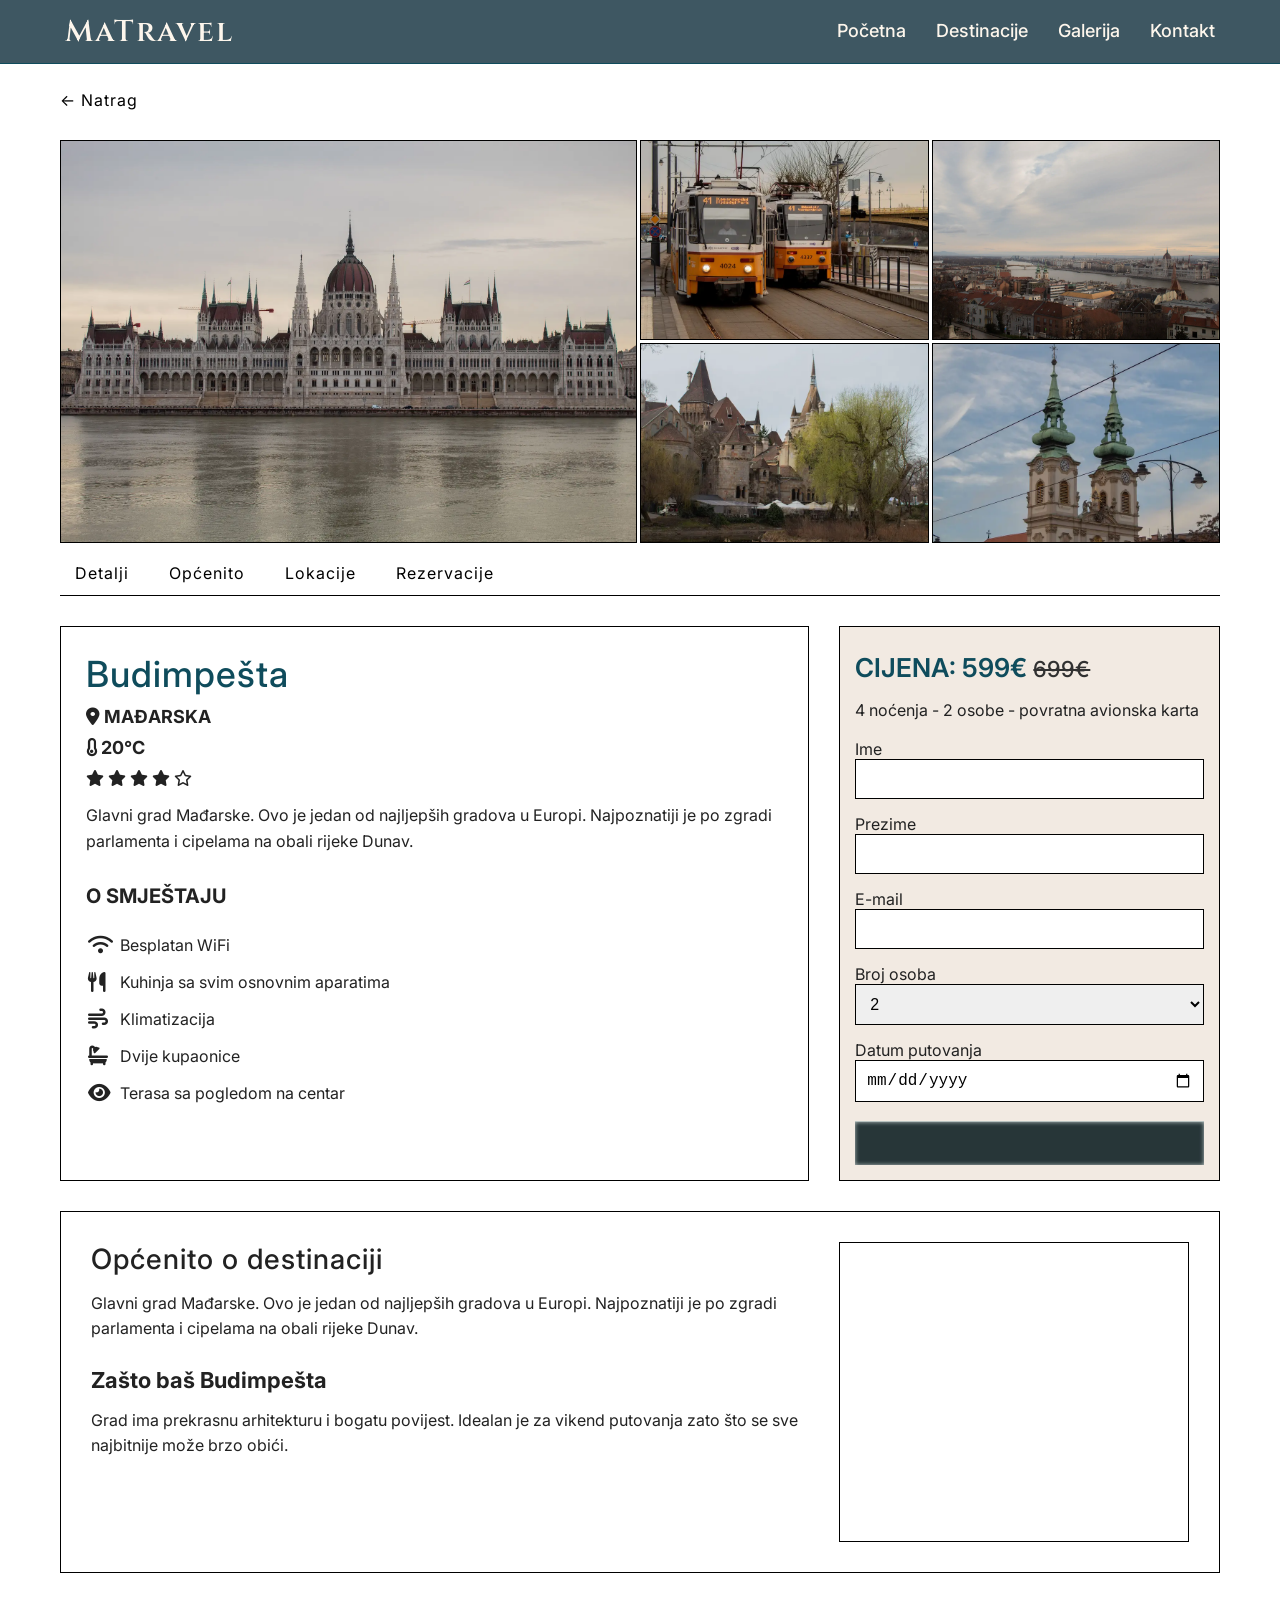
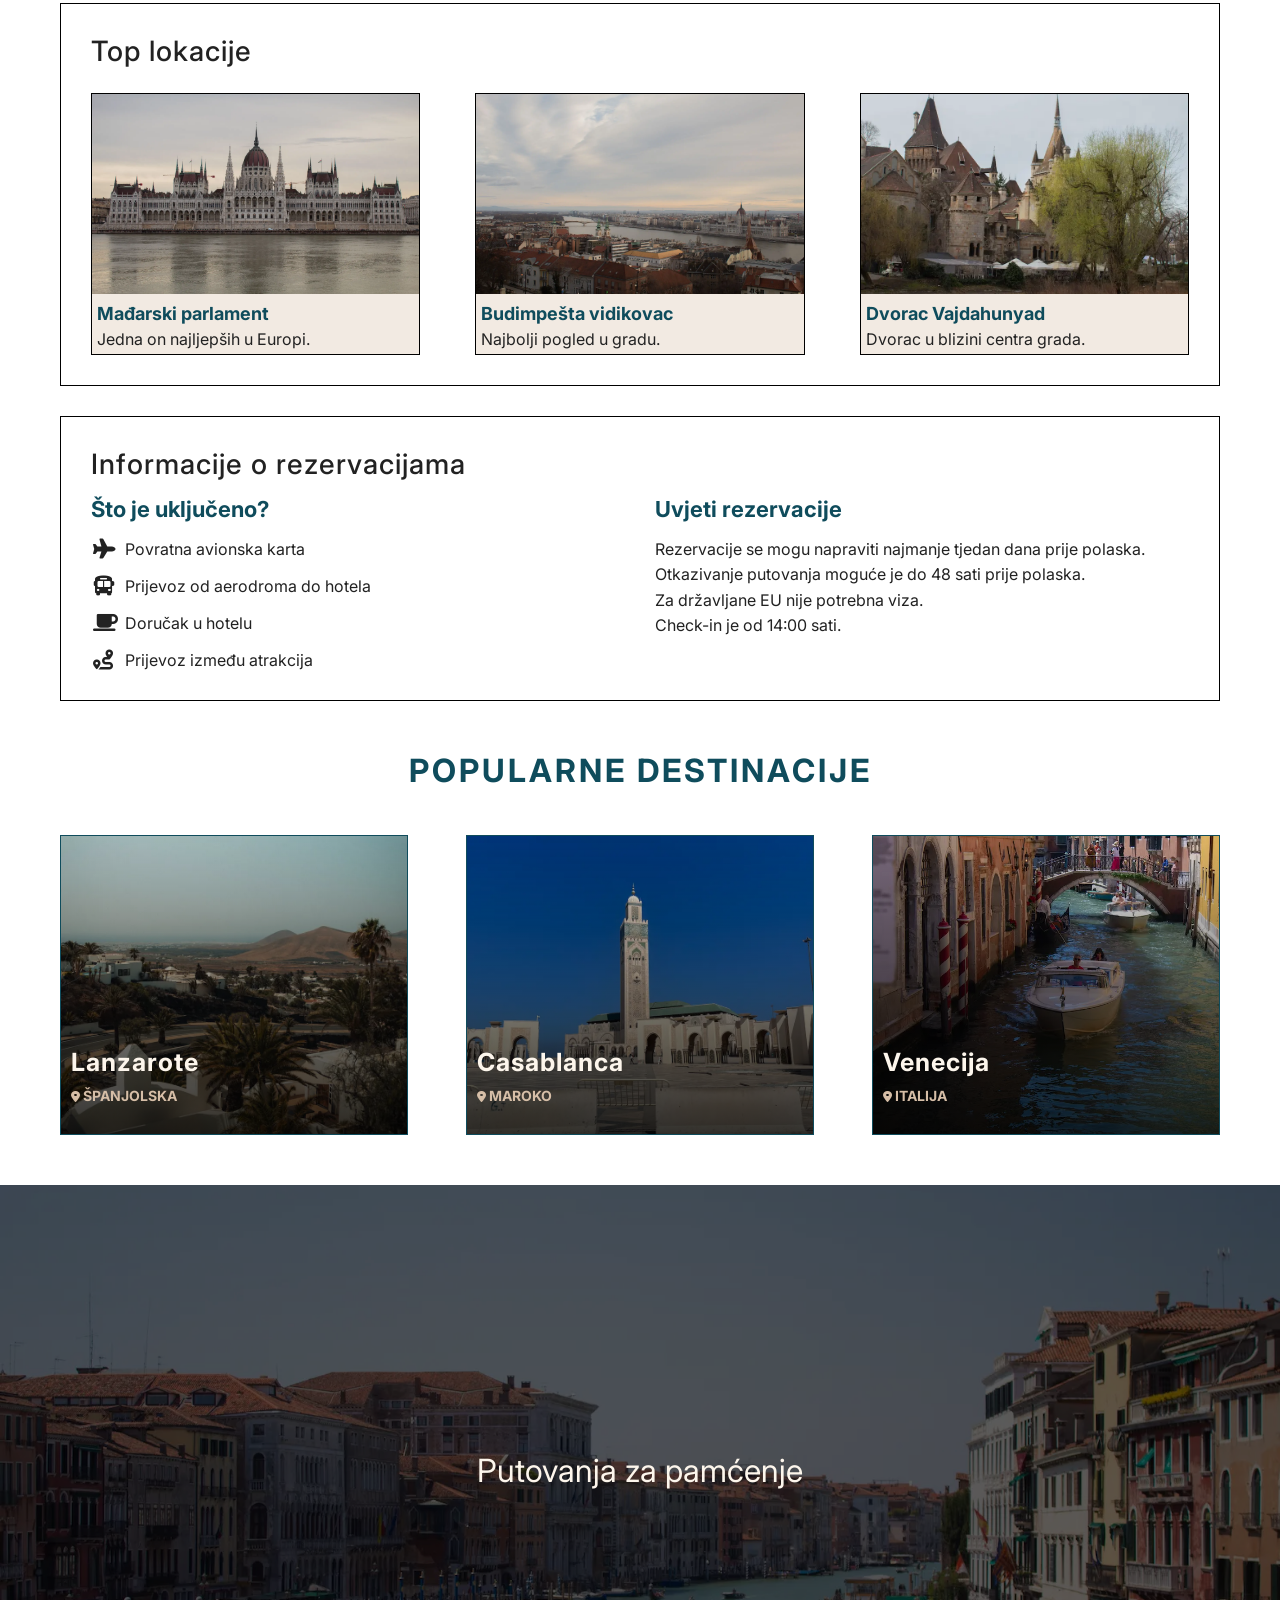
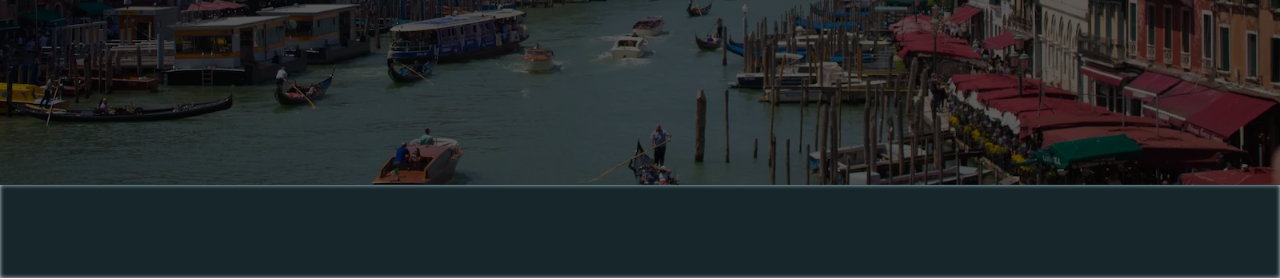
==== commit 3944ec64: "iuzguz" ====
--- a/budimpesta.html
+++ b/budimpesta.html
@@ -199,23 +199,58 @@
     <section class="slajdshow skriveno">
         <div class="kutijaslajd">
             <div class="slajd active">
-                <img src="slike/slajdshow/venecija.webp" loading="lazy" alt="Kanali u Veneciji">
+                <img src="slike/slajdshow/venecija1920.webp"
+                srcset="slike/slajdshow/venecija800.webp 800w, 
+                        slike/slajdshow/venecija1000.webp 1000w, 
+                        slike/slajdshow/venecija1200.webp 1200w, 
+                        slike/slajdshow/venecija1600.webp 1600w, 
+                        slike/slajdshow/venecija1920.webp 1920w" 
+                sizes="100vw"
+                loading="lazy" alt="Kanali u Veneciji">
                 <div class="poruka">Putovanja za pamćenje</div>
             </div>
             <div class="slajd">
-                <img src="slike/slajdshow/verona.webp" loading="lazy" alt="Zgrade grada Verona">
+                <img src="slike/slajdshow/verona1920.webp"
+                srcset="slike/slajdshow/verona800.webp 800w, 
+                        slike/slajdshow/verona1000.webp 1000w, 
+                        slike/slajdshow/verona1200.webp 1200w, 
+                        slike/slajdshow/verona1600.webp 1600w, 
+                        slike/slajdshow/verona1920.webp 1920w" 
+                sizes="100vw"
+                loading="lazy" alt="Zgrade grada Verona">
                 <div class="poruka">Neka avantura počne</div>
             </div>
             <div class="slajd">
-                <img src="slike/slajdshow/lanzarote3.webp" loading="lazy" alt="Pogled sa vrha otoka Lanzarote">
+                <img src="slike/slajdshow/lanzarote31920.webp" 
+                srcset="slike/slajdshow/lanzarote3800.webp 800w, 
+                        slike/slajdshow/lanzarote31000.webp 1000w, 
+                        slike/slajdshow/lanzarote31200.webp 1200w, 
+                        slike/slajdshow/lanzarote31600.webp 1600w, 
+                        slike/slajdshow/lanzarote31920.webp 1920w" 
+                sizes="100vw"
+                loading="lazy" alt="Pogled sa vrha otoka Lanzarote">
                 <div class="poruka">Istraži svijet</div>
             </div>
             <div class="slajd">
-                <img src="slike/slajdshow/kamenje.webp" loading="lazy" alt="Kamenje i litice na Lanzaroteu">
+                <img src="slike/slajdshow/kamenje1920.webp" 
+                srcset="slike/slajdshow/kamenje800.webp 800w, 
+                        slike/slajdshow/kamenje1000.webp 1000w, 
+                        slike/slajdshow/kamenje1200.webp 1200w, 
+                        slike/slajdshow/kamenje1600.webp 1600w, 
+                        slike/slajdshow/kamenje1920.webp 1920w" 
+                sizes="100vw"
+                loading="lazy" alt="Kamenje i litice na Lanzaroteu">
                 <div class="poruka">Putovanja za pamćenje</div>
             </div>
             <div class="slajd">
-                <img src="slike/slajdshow/zagreb.webp" loading="lazy" alt="Centar grada Zagreba">
+                <img src="slike/slajdshow/zagreb1920.webp"
+                srcset="slike/slajdshow/zagreb800.webp 800w, 
+                        slike/slajdshow/zagreb1000.webp 1000w, 
+                        slike/slajdshow/zagreb1200.webp 1200w, 
+                        slike/slajdshow/zagreb1600.webp 1600w, 
+                        slike/slajdshow/zagreb1920.webp 1920w" 
+                sizes="100vw"
+                loading="lazy" alt="Centar grada Zagreba">
                 <div class="poruka">Neka avantura počne</div>
             </div>
         </div>
--- a/izgledMINI.min.css
+++ b/izgledMINI.min.css
@@ -1 +1 @@
-.navigacija a.active,.navigacija a:hover{border-bottom:2px solid #e9c46a}.navbar,footer{width:100%;background:rgba(15,76,92,.25)}.destinacije,.odjeljak,.odjeljak p,footer{text-align:center}.kartica,.logo,.navigacija a,.odjeljakgumb{text-decoration:none}.naslovzastobasmi h2,.naslovzastobasmi p,.odjeljak h1,.odjeljak p{text-shadow:1px 1px 1px rgba(0,0,0,.5)}.kartica,.pocetna,.slajdshow{overflow:hidden}.navbar,.opcenito .gumb:hover{backdrop-filter:blur(2px) brightness(0.7)}.forma button:hover,.karticazasto:hover{backdrop-filter:blur(2px) brightness(1)}*{margin:0;padding:0;box-sizing:border-box}@font-face{font-family:Inter;src:url("Interfont.woff2") format("woff2");font-weight:100 900;font-style:normal;font-display:swap}@font-face{font-family:Cinzel;src:url("Cinzelfont.woff2") format("woff2");font-weight:400 900;font-style:normal;font-display:swap}body{font-family:Inter,sans-serif;color:#222;font-display:swap}.logo,footer{font-family:Cinzel,serif;font-weight:600;letter-spacing:2px}.hamburger,.logo,.navbar,.navigacija a,.odjeljak,footer{color:#fdf6ec}.container{max-width:1200px;margin:0 auto;padding:0 20px}.navbar{position:absolute;top:0;left:0;z-index:5;border-bottom:1px solid #0f4c5c}.pocetna,footer{position:relative}.navbar .container{display:flex;justify-content:space-between;align-items:center;padding:0 25px}.logo{font-size:30px}.navigacija{display:flex;gap:30px;font-family:Inter,sans-serif;font-weight:500}.navigacija a{font-size:18px;transition:.4s;border-bottom:2px solid transparent;padding:20px 0}.navigacija a:hover{color:#e9c46a}.hamburger{display:none;font-size:32px;cursor:pointer}.odjeljakgumb,footer p{font-size:15px}footer{z-index:10;backdrop-filter:blur(2px) brightness(0.1);border-top:1px solid #0f4c5c;padding:25px 0}.pocetna{height:650px;display:flex;align-items:center;justify-content:center}.overlay,.pozadinaplaza{position:absolute;height:100%;top:0;left:0;width:100%}.pozadinaplaza{object-fit:cover;z-index:1}.overlay{z-index:2;background:rgba(48,48,28,.315)}.odjeljak{position:relative;z-index:3;max-width:1050px}.odjeljak h1{font-size:60px;margin-bottom:25px}.odjeljak p{font-size:18px;margin-bottom:40px}.odjeljakgumb{display:inline-block;padding:12px 24px;background-color:#fdf6ec;color:#000;cursor:pointer;backdrop-filter:blur(22px) brightness(0.7);background:rgba(255,255,255,.4);border:1px solid #f3f3f3}.gumbdestinacije:hover,.odjeljakgumb:hover{background-color:#e9c46a;color:#000;transition:.5s;backdrop-filter:blur(2px) brightness(1);background:rgba(92,87,15,.25);border:1px solid #e9c46a;text-decoration:none}.destinacije{padding:50px 0;background-color:#fdf6ec}.destinacije h2{font-size:32px;color:#0f4c5c;margin-bottom:45px;letter-spacing:3px;text-transform:uppercase}.karticepolozaj{display:flex;justify-content:space-between;gap:30px;flex-wrap:wrap}.kartica{width:260px;height:300px;border:1px solid #0f4c5c;position:relative;display:flex;align-items:flex-end;color:#fdf6ec;cursor:pointer}.slajd img,.zoom{object-fit:cover;display:block}.tamnije{position:absolute;inset:0;background:linear-gradient(to top,rgba(0,0,0,.8),rgba(0,0,0,.1));z-index:1}.zastobasmi,.zoom{background-size:cover;background-repeat:no-repeat}.karticasadrzaj{position:relative;padding:30px 10px;z-index:2;text-align:left;transition:transform .3s}.zastobasmi::before,.zoom{position:absolute;inset:0}.zoom{width:100%;height:100%;background-position:center;transition:transform .5s;z-index:0}.kutijaslajd,.slajd img,.slajdshow{width:100%;height:600px}.karticasadrzaj h3{font-size:25px;padding-bottom:10px;letter-spacing:1px}.karticasadrzaj h4{font-size:14px;text-transform:uppercase;color:#d6bea7}.karticasadrzaj i{font-size:12px;color:#d6bea7}.kartica:hover .karticasadrzaj{transform:translateY(-6px)}.kartica:hover .tamnije{background:linear-gradient(to top,rgba(0,0,0,.9),rgba(0,0,0,.35))}.kartica:hover .zoom{transform:scale(1.1)}.zastobasmi{background-image:url("slike/zastobasmi.webp");position:relative;padding:80px 0;color:#fdf6ec;text-align:center;background-position:center 50%}.naslovzastobasmi{margin-bottom:50px}.zastobasmi::before{content:"";background:rgba(17,17,11,.493)}.naslovzastobasmi h2{font-size:34px;margin-bottom:15px;letter-spacing:1px}.naslovzastobasmi p{font-size:17px;color:#fdf6ec}.zastobasmi .container{position:relative;z-index:2}.karticezasto{display:flex;justify-content:space-between;gap:30px}.karticazasto{flex:1;max-width:320px;padding:35px 25px;transition:.5s;color:#000;backdrop-filter:blur(2px) brightness(0.9);background:rgba(255,255,255,.4);border:1px solid #fdf6ec}.karticazasto:hover{color:#fdf6ec;background:rgba(15,76,92,.25);border:1px solid #0f4c5c;transition:.5s}.poruka,.slajd::before{background:rgba(0,0,0,.4)}.karticazasto p{padding-top:10px}.prazno{margin-top:60px}.slajdshow{position:relative;contain:size layout paint}.kutijaslajd{position:relative;contain:layout paint}.destinacijaslika::before,.poruka,.slajd,.slajd::before{position:absolute;inset:0}.slajd{height:100%;width:100%;opacity:0;transition:opacity .8s}.skriveno,.skriveno2{opacity:0;transition:1s}.slajd.active{opacity:1}.slajd::before{content:"";z-index:1}.slajd img{transform:scale(1.05);transition:transform 1s}.slajd.active img{transform:scale(1)}.poruka{z-index:2;font-size:32px;display:flex;justify-content:center;align-items:center;color:#fdf6ec;padding-bottom:30px}.destinacijaslika,.karticaugaleriji{position:relative;overflow:hidden}.skriveno{transform:translateY(50px)}.skriveno2{transform:translateY(-50px)}.pokazi{opacity:1;transform:translateY(0)}.opcenito{display:flex;align-items:center;justify-content:space-between;padding:70px 0}.opcenitotekst{width:50%}.opcenito h2{font-size:36px;margin-bottom:22px}.opcenito p{font-size:16px;line-height:1.6;margin-bottom:12px}.forma button,.gumbdestinacije,.opcenito .gumb{color:#fdf6ec;font-size:15px;cursor:pointer;text-decoration:none}.opcenitoslika{width:50%;display:flex;justify-content:right;align-items:right}.opcenitoslika img{width:90%;max-width:500px;border:1px solid #000;object-fit:contain}.gumbklasa{margin-top:40px}.forma button,.opcenito .gumb{padding:12px 24px;border:1px solid #0f4c5c;backdrop-filter:blur(2px) brightness(0.2);background:rgba(15,76,92,.25)}.opcenito .gumb:hover{background-color:#e9c46a;color:#000;transition:.5s;text-decoration:none;background:rgba(122,116,23,.5);border:1px solid #e9c46a}img,video{max-width:100%;height:auto}video{pointer-events:none}.tamnija{backdrop-filter:blur(2px) brightness(0.32);background-color:#3e5762;border-bottom:1px solid #0f4c5c}.destinacijeskrol{display:flex;align-items:center;justify-content:space-between;height:404px;gap:1px}.destinacijaslika,.okvir{height:350px;border:1px solid #000}.destinacijaslika{flex:1;background-size:cover;background-position:center}.destinacijaslika::before{content:""}.destinacijaslika:hover::before{background:linear-gradient(to top,rgba(0,0,0,.5),rgba(0,0,0,.1))}.destinacijatekst{flex:1}.okvir{padding:30px}.gumbdestinacije{display:inline-block;padding:12px 24px;backdrop-filter:blur(22px) brightness(0.7);background:#0f4c5c;border:1px solid #000}.budimpesta,.casablanca,.lanzarote,.venecija{background-size:cover}.destinacijatekst h2{font-size:32px;margin-bottom:10px}.destinacijatekst h4{font-size:16px;margin-bottom:20px;text-transform:uppercase;color:#0f4c5c}.destinacijatekst h3{font-size:18px;margin-bottom:10px;letter-spacing:1px}.destinacijatekst p{padding-bottom:20px}.info{display:flex;justify-content:space-between;align-items:center}.reverse{flex-direction:row-reverse}.lanzarote{background-image:url("slike/lanzarote/lanzarote800.webp")}.lanzarote:hover{background-image:url("slike/lanzarote/lanzarote2.webp");opacity:.9}.budimpesta{background-image:url("slike/budimpesta/budimpesta800.webp")}.budimpesta:hover{background-image:url("slike/budimpesta/budimpesta2.webp");opacity:.9}.venecija{background-image:url("slike/venecija/venecija800.webp")}.venecija:hover{background-image:url("slike/venecija/IMG_3850mobitel.webp");opacity:.9}.casablanca{background-image:url("slike/casablanca/casablanca800.webp")}.casablanca:hover{background-image:url("slike/casablanca/casablanca2.webp");opacity:.9}h1{padding-top:35px;letter-spacing:1px;font-size:36px;font-weight:500}.galerijaslika{display:grid;grid-template-columns:repeat(3,1fr);grid-auto-rows:270px;gap:2px;margin-top:20px;margin-bottom:30px}.karticaugaleriji img{width:100%;height:100%;border:1px solid #000;object-fit:cover;transition:transform .3s;cursor:pointer}.karticaugaleriji img:hover{transform:scale(1.05);border:1px solid #000}.karticaugaleriji.duplo{grid-row:span 2}.kontakt{display:grid;grid-template-columns:1.6fr 1fr;gap:60px;margin-top:150px;margin-bottom:40px;border:1px solid #000;background-color:#d6bea754}.forma,.pedesetposto{gap:10px;display:flex}.kontaktlijevo{padding:30px}.kontaktdesno{padding:20px}.forma{flex-direction:column;width:100%}.forma input,.forma textarea{padding:10px;border:1px solid #000;outline:0}.unutrasnjost{display:flex;flex-direction:column;flex:1}.forma button:hover{background-color:#e9c46a;color:#000;transition:.5s;background:rgba(92,87,15,.25);border:1px solid #ccab57;text-decoration:none}.infokontakt{font-size:18px;padding-top:60px;padding-bottom:50px}.infokontakt i{font-size:30px;padding-right:20px}.kontaktinfo h3{font-size:23px;padding-top:20px;padding-bottom:40px;color:#0f4c5c}.kontaktinfo h2{font-size:30px;letter-spacing:1px}.drustvenemreze i{font-size:30px;padding-right:10px}html{scroll-behavior:smooth}@media (max-width:1270px){.container{padding:0 20px}.karticepolozaj{justify-content:center}.kartica{width:calc(50% - 20px)}.galerijaslika{grid-auto-rows:200px}.infokontakt{padding-top:40px;padding-bottom:40px}.kontakt{gap:10px}}@media (max-width:768px){.destinacijeskrol,.naslovzastobasmi{margin-bottom:15px}.navbar .container{padding:10px 20px}.hamburger{display:block;font-size:30px;cursor:pointer;z-index:5}.navigacija{position:absolute;left:0;top:100%;right:0;flex-direction:column;background:rgba(15,76,92,.95);backdrop-filter:blur(10px);overflow:hidden;max-height:0;transition:max-height .4s}.navigacija a{padding:15px;text-align:center;width:100%}.navigacija.active{max-height:500px;position:fixed;gap:20px;background:#3e5762}.pocetna{height:450px}.slajd,.slajdshow{height:480px}.odjeljak{margin-top:60px}.odjeljak h1{font-size:38px}.odjeljak p{font-size:16px}.kartica{width:90%}.karticazasto{flex-direction:column;align-items:center;max-width:100%;width:90%}.opcenito{flex-direction:column;text-align:center;gap:30px}.destinacijaslika,.opcenitoslika{display:none}.opcenitotekst{text-align:left;width:90%}.karticezasto{flex-direction:column;align-items:center;gap:10px}.destinacijeskrol{flex-direction:column;margin-top:15px;height:auto}.okvir{padding:15px;height:auto}.galerijaslika{grid-template-columns:repeat(2,1fr);grid-auto-rows:170px}.karticaugaleriji.duplo{grid-row:span 2}.kontakt{grid-template-columns:1fr;gap:10px;margin-top:80px}.pedesetposto{flex-direction:column}.forma{padding:0 10px}.infokontakt{padding:7px 0}.kontaktlijevo{padding:20px 30px 0}.kontaktinfo h3{padding-bottom:10px}.zastobasmi{background-image:url("slike/zastobasmimobitel.webp")}}+.navigacija a.active,.navigacija a:hover{border-bottom:2px solid #e9c46a}.navbar,footer{width:100%;background:rgba(15,76,92,.25)}.destinacije,.odjeljak,.odjeljak p,footer{text-align:center}.kartica,.logo,.navigacija a,.odjeljakgumb{text-decoration:none}.naslovzastobasmi h2,.naslovzastobasmi p,.odjeljak h1,.odjeljak p{text-shadow:1px 1px 1px rgba(0,0,0,.5)}.kartica,.pocetna,.slajdshow{overflow:hidden}.pozadinaplaza,.slajd img,.zoom{object-fit:cover}.navbar,.opcenito .gumb:hover{backdrop-filter:blur(2px) brightness(0.7)}.forma button:hover,.karticazasto:hover{backdrop-filter:blur(2px) brightness(1)}.destinacijatekst h4,.destinacije h2,.detalji h2,.karticasadrzaj h4{text-transform:uppercase}.detalji p,.maloopcenito p,.opcenito p{line-height:1.6}*{margin:0;padding:0;box-sizing:border-box}@font-face{font-family:Inter;src:url("Interfont.woff2") format("woff2");font-weight:100 900;font-style:normal;font-display:swap}@font-face{font-family:Cinzel;src:url("Cinzelfont.woff2") format("woff2");font-weight:400 900;font-style:normal;font-display:swap}body{font-family:Inter,sans-serif;color:#222;font-display:swap}.logo,footer{font-family:Cinzel,serif;font-weight:600;letter-spacing:2px}.hamburger,.logo,.navbar,.navigacija a,.odjeljak,footer{color:#fdf6ec}.container{max-width:1200px;margin:0 auto;padding:0 20px}.navbar{position:absolute;top:0;left:0;z-index:5;border-bottom:1px solid #0f4c5c}.pocetna,footer{position:relative}.navbar .container{display:flex;justify-content:space-between;align-items:center;padding:0 25px}.logo{font-size:30px}.navigacija{display:flex;gap:30px;font-family:Inter,sans-serif;font-weight:500}.navigacija a{font-size:18px;transition:.4s;border-bottom:2px solid transparent;padding:20px 0}.navigacija a:hover{color:#e9c46a}.hamburger{display:none;font-size:32px;cursor:pointer}.odjeljakgumb,footer p{font-size:15px}footer{z-index:10;backdrop-filter:blur(2px) brightness(0.1);border-top:1px solid #0f4c5c;padding:25px 0}.prekrizeno,h1{font-weight:500}.pocetna{height:650px;display:flex;align-items:center;justify-content:center}.overlay,.pozadinaplaza{position:absolute;height:100%;left:0;width:100%;top:0}.pozadinaplaza{z-index:1}.overlay{z-index:2;background:rgba(48,48,28,.315)}.odjeljak{position:relative;z-index:3;max-width:1050px}.odjeljak h1{font-size:60px;margin-bottom:25px}.odjeljak p{font-size:18px;margin-bottom:40px}.odjeljakgumb{display:inline-block;padding:12px 24px;background-color:#fdf6ec;color:#000;cursor:pointer;backdrop-filter:blur(22px) brightness(0.7);background:rgba(255,255,255,.4);border:1px solid #f3f3f3}.formarezervacije button:hover,.gumbdestinacije:hover,.odjeljakgumb:hover{background-color:#e9c46a;color:#000;transition:.5s;backdrop-filter:blur(2px) brightness(1);background:rgba(92,87,15,.25);border:1px solid #e9c46a;text-decoration:none}.destinacije{padding:50px 0;background-color:#fdf6ec}.destinacije h2{font-size:32px;color:#0f4c5c;margin-bottom:45px;letter-spacing:3px}.destinacijatekst h3,.karticasadrzaj h3,.kontaktinfo h2,.malanavigacija a,.natraggumb,h1{letter-spacing:1px}.karticedodatne,.karticepolozaj{display:flex;justify-content:space-between;gap:30px;flex-wrap:wrap}.kartica{width:260px;height:300px;border:1px solid #0f4c5c;position:relative;display:flex;align-items:flex-end;color:#fdf6ec;cursor:pointer}.tamnije{position:absolute;inset:0;background:linear-gradient(to top,rgba(0,0,0,.8),rgba(0,0,0,.1));z-index:1}.zastobasmi,.zoom{background-size:cover;background-repeat:no-repeat}.karticasadrzaj{position:relative;padding:30px 10px;z-index:2;text-align:left;transition:transform .3s}.zastobasmi::before,.zoom{position:absolute;inset:0}.zoom{width:100%;height:100%;display:block;background-position:center;transition:transform .5s;z-index:0}.kutijaslajd,.slajd img,.slajdshow{width:100%;height:600px}.karticasadrzaj h3{font-size:25px;padding-bottom:10px}.karticasadrzaj h4{font-size:14px;color:#d6bea7}.karticasadrzaj i{font-size:12px;color:#d6bea7}.kartica:hover .karticasadrzaj,.karticadodatna:hover .karticasadrzaj{transform:translateY(-6px)}.kartica:hover .tamnije,.karticadodatna:hover .tamnije{background:linear-gradient(to top,rgba(0,0,0,.9),rgba(0,0,0,.35))}.kartica:hover .zoom,.karticadodatna:hover .zoom{transform:scale(1.1)}.zastobasmi{background-image:url("slike/zastobasmi.webp");position:relative;padding:80px 0;color:#fdf6ec;text-align:center;background-position:center 50%}.naslovzastobasmi{margin-bottom:50px}.zastobasmi::before{content:"";background:rgba(17,17,11,.493)}.naslovzastobasmi h2{font-size:34px;margin-bottom:15px;letter-spacing:1px}.naslovzastobasmi p{font-size:17px;color:#fdf6ec}.zastobasmi .container{position:relative;z-index:2}.karticezasto{display:flex;justify-content:space-between;gap:30px}.karticazasto{flex:1;max-width:320px;padding:35px 25px;transition:.5s;color:#000;backdrop-filter:blur(2px) brightness(0.9);background:rgba(255,255,255,.4);border:1px solid #fdf6ec}.karticazasto:hover{color:#fdf6ec;background:rgba(15,76,92,.25);border:1px solid #0f4c5c;transition:.5s}.poruka,.slajd::before{background:rgba(0,0,0,.4)}.karticazasto p{padding-top:10px}.prazno{margin-top:60px}.slajdshow{position:relative;contain:size layout paint}.kutijaslajd{position:relative;contain:layout paint}.destinacijaslika::before,.poruka,.slajd,.slajd::before{position:absolute;inset:0}.slajd{height:100%;width:100%;opacity:0;transition:opacity .8s}.skriveno,.skriveno2{opacity:0;transition:1s}.slajd.active{opacity:1}.slajd::before{content:"";z-index:1}.forma button,.formarezervacije button,.opcenito .gumb{backdrop-filter:blur(2px) brightness(0.2);background:rgba(15,76,92,.25)}.slajd img{display:block;transform:scale(1.05);transition:transform 1s}.karticaugaleriji img,.kockica img{height:100%;width:100%;object-fit:cover}.slajd.active img{transform:scale(1)}.poruka{z-index:2;font-size:32px;display:flex;justify-content:center;align-items:center;color:#fdf6ec;padding-bottom:30px}.destinacijaslika,.karticaugaleriji{position:relative;overflow:hidden}.skriveno{transform:translateY(50px)}.skriveno2{transform:translateY(-50px)}.pokazi{opacity:1;transform:translateY(0)}.opcenito{display:flex;align-items:center;justify-content:space-between;padding:70px 0}.opcenitotekst{width:50%}.opcenito h2{font-size:36px;margin-bottom:22px}.opcenito p{font-size:16px;margin-bottom:12px}.forma button,.gumbdestinacije,.opcenito .gumb{color:#fdf6ec;font-size:15px;text-decoration:none;cursor:pointer}.opcenitoslika{width:50%;display:flex;justify-content:right;align-items:right}.opcenitoslika img{width:90%;max-width:500px;border:1px solid #000;object-fit:contain}.gumbklasa{margin-top:40px}.forma button,.opcenito .gumb{padding:12px 24px;border:1px solid #0f4c5c}.opcenito .gumb:hover{background-color:#e9c46a;color:#000;transition:.5s;text-decoration:none;background:rgba(122,116,23,.5);border:1px solid #e9c46a}img,video{max-width:100%;height:auto}video{pointer-events:none}.tamnija{backdrop-filter:blur(2px) brightness(0.32);background-color:#3e5762;border-bottom:1px solid #0f4c5c}.destinacijeskrol{display:flex;align-items:center;justify-content:space-between;height:404px;gap:1px}.destinacijaslika,.okvir{height:350px;border:1px solid #000}.destinacijaslika{flex:1;background-size:cover;background-position:center}.destinacijaslika::before{content:""}.destinacijaslika:hover::before{background:linear-gradient(to top,rgba(0,0,0,.5),rgba(0,0,0,.1))}.destinacijatekst,.lijeopcenito,.rezervacijedesno,.rezervacijelijevo{flex:1}.okvir{padding:30px}.gumbdestinacije{display:inline-block;padding:12px 24px;backdrop-filter:blur(22px) brightness(0.7);background:#0f4c5c;border:1px solid #000}.budimpesta,.casablanca,.lanzarote,.venecija{background-size:cover}.destinacijatekst h2{font-size:32px;margin-bottom:10px}.destinacijatekst h4{font-size:16px;margin-bottom:20px;color:#0f4c5c}.destinacijatekst h3{font-size:18px;margin-bottom:10px}.destinacijatekst p{padding-bottom:20px}.info{display:flex;justify-content:space-between;align-items:center}.reverse{flex-direction:row-reverse}.lanzarote{background-image:url("slike/lanzarote/lanzarote800.webp")}.lanzarote:hover{background-image:url("slike/lanzarote/lanzarote2.webp");opacity:.9}.budimpesta{background-image:url("slike/budimpesta/budimpesta800.webp")}.budimpesta:hover{background-image:url("slike/budimpesta/budimpesta2.webp");opacity:.9}.venecija{background-image:url("slike/venecija/venecija800.webp")}.venecija:hover{background-image:url("slike/venecija/IMG_3850mobitel.webp");opacity:.9}.casablanca{background-image:url("slike/casablanca/casablanca800.webp")}.casablanca:hover{background-image:url("slike/casablanca/casablanca2.webp");opacity:.9}h1{padding-top:35px;font-size:36px}.galerijaslika{display:grid;grid-template-columns:repeat(3,1fr);grid-auto-rows:270px;gap:2px;margin-top:20px;margin-bottom:30px}.karticaugaleriji img{border:1px solid #000;transition:transform .3s;cursor:pointer}.karticaugaleriji img:hover{transform:scale(1.05);border:1px solid #000}.karticaugaleriji.duplo{grid-row:span 2}.kontakt{display:grid;grid-template-columns:1.6fr 1fr;gap:60px;margin-top:150px;margin-bottom:40px;border:1px solid #000;background-color:#d6bea754}.forma,.pedesetposto{gap:10px;display:flex}.kontaktlijevo{padding:30px}.kontaktdesno{padding:20px}.forma{flex-direction:column;width:100%}.forma input,.forma textarea{padding:10px;border:1px solid #000;outline:0}.unutrasnjost{display:flex;flex-direction:column;flex:1}.forma button:hover{background-color:#e9c46a;color:#000;transition:.5s;background:rgba(92,87,15,.25);border:1px solid #ccab57;text-decoration:none}.infokontakt{font-size:18px;padding-top:60px;padding-bottom:50px}.kontaktinfo h3,.smjestaj{padding-top:20px}.infokontakt i{font-size:30px;padding-right:20px}.kontaktinfo h3{font-size:23px;padding-bottom:40px;color:#0f4c5c}.malanavigacija,.malanavigacija a,.natraggumb{text-decoration:none;color:#000}.kontaktinfo h2{font-size:30px}.drustvenemreze i{font-size:30px;padding-right:10px}html{scroll-behavior:smooth}.malagalerija{display:grid;grid-template-columns:2fr 1fr 1fr;grid-auto-rows:200px 200px;gap:3px;margin-bottom:5px;margin-top:30px}.kockica{overflow:hidden;border:1px solid #000}.kockica img{display:block;cursor:pointer;transition:.5s}.kockica img:hover{transform:scale(1.02);filter:brightness(77%)}.maloveca{grid-row:1/3}.natraggumb{margin-top:120px;font-size:16px}.natraggumb:hover{color:#0f4c5c;transition:.4s}.natrag{margin-top:90px}section{scroll-margin-top:55px}.malanavigacija{position:sticky;top:0;z-index:5;background:#fff;flex-wrap:wrap;display:flex;gap:10px;border-bottom:1px solid #000}.karticadodatna,.malakarticalokacija{width:30%;overflow:hidden;position:relative}.malanavigacija a{font-size:16px;padding:15px 15px 10px;border-bottom:2px solid transparent;transition:.4s}.formarezervacije button,.karticadodatna{color:#fdf6ec;cursor:pointer;text-decoration:none}.malanavigacija a.active,.malanavigacija a:hover{border-bottom:2px solid #0f4c5c;color:#0f4c5c}.formarezervacije{display:flex;flex-direction:column}.formarezervacije input,.formarezervacije select{padding:10px;border:1px solid #000;font-size:16px}.formarezervacije button{margin-top:20px;padding:12px 24px;border:1px solid #0f4c5c;font-size:15px}.formarezervacije label{padding:15px 0 0}.detalji{display:flex;gap:30px;margin-top:30px;margin-bottom:30px}.detalji h1{color:#0f4c5c;padding-top:0}.detalji h2{padding-top:10px;font-size:18px}.detalji p{padding-top:15px}.ocjena{margin-top:10px}.smjestaj h2{font-size:20px;padding-bottom:10px}.listasmjestaj{list-style:none;padding:0}.listasmjestaj li{padding:17px 0 0 2px;display:flex;align-items:center;gap:10px}.listasmjestaj i{padding:0 10px 0 0;width:22px;text-align:center;font-size:20px}.detaljilijevo{flex:2;border:1px solid #000;padding:25px}.detaljidesno{flex:1;border:1px solid #000;padding:15px;background-color:#d6bea754}.malekarticelokacija,.maloopcenito{justify-content:space-between;display:flex}.detaljidesno h2{font-size:26px}.maloopcenito{border:1px solid #000;padding:30px;gap:30px}.malalokacija h1,.maloopcenito h1,.malorezervacije h1{font-size:28px;padding:0 0 15px}.maloopcenito h2{font-size:22px;padding:25px 0 15px}.malalokacija,.malorezervacije{border:1px solid #000;margin-top:30px;padding:30px}.malalokacija h2,.malorezervacije h2{font-size:22px;padding:15px 0}.opcenitokarta{flex:1;display:flex;justify-content:center}.malekarticelokacija{gap:20px;flex-wrap:wrap}.malakarticalokacija{border:1px solid #000;margin-top:10px;background-color:#d6bea754}.malakarticalokacija img{width:100%;height:200px;object-fit:cover;transition:transform .3s;cursor:pointer}.malakarticalokacija img:hover{transform:scale(1.05);filter:brightness(77%)}.malakarticalokacija h2{font-size:18px;padding:5px;color:#0f4c5c}.malakarticalokacija p{font-size:16px;padding:0 0 5px 5px}.rezervacijesve{display:flex;gap:30px;justify-content:space-between}.rezervacijedesno p{font-size:16px;line-height:1.6}.rezervacijedesno h2{padding-top:0;color:#0f4c5c}.rezervacijelijevo h2{padding:0;color:#0f4c5c}.destinacijedodatno{background-color:#fff}.karticadodatna{height:300px;border:1px solid #0f4c5c;display:flex;align-items:flex-end}.prekrizeno{text-decoration:line-through;font-size:22px;color:#313131}.cijena{font-size:26px;color:#0f4c5c;font-weight:600}@media (max-width:1270px){.container{padding:0 20px}.karticepolozaj{justify-content:center}.kartica{width:calc(50% - 20px)}.galerijaslika{grid-auto-rows:200px}.infokontakt{padding-top:40px;padding-bottom:40px}.kontakt{gap:10px}}@media (max-width:768px){.destinacijeskrol,.naslovzastobasmi{margin-bottom:15px}.navbar .container{padding:10px 20px}.hamburger{display:block;font-size:30px;cursor:pointer;z-index:5}.navigacija{position:absolute;left:0;top:100%;right:0;flex-direction:column;background:rgba(15,76,92,.95);backdrop-filter:blur(10px);overflow:hidden;max-height:0;transition:max-height .4s}.navigacija a{padding:15px;text-align:center;width:100%}.navigacija.active{max-height:500px;position:fixed;gap:20px;background:#3e5762}.pocetna{height:450px}.slajd,.slajdshow{height:480px}.odjeljak{margin-top:60px}.odjeljak h1{font-size:38px}.odjeljak p{font-size:16px}.kartica{width:90%}.karticazasto{flex-direction:column;align-items:center;max-width:100%;width:90%}.opcenito{flex-direction:column;text-align:center;gap:30px}.destinacijaslika,.malagalerija .kockica:not(:first-child),.opcenitokarta,.opcenitoslika{display:none}.opcenitotekst{text-align:left;width:90%}.karticezasto{flex-direction:column;align-items:center;gap:10px}.destinacijeskrol{flex-direction:column;margin-top:15px;height:auto}.okvir{padding:15px;height:auto}.galerijaslika{grid-template-columns:repeat(2,1fr);grid-auto-rows:170px}.karticaugaleriji.duplo{grid-row:span 2}.kontakt{grid-template-columns:1fr;gap:10px;margin-top:80px}.destinacijedodatno,.pedesetposto,.rezervacijesve{flex-direction:column}.forma{padding:0 10px}.infokontakt{padding:7px 0}.kontaktlijevo{padding:20px 30px 0}.kontaktinfo h3{padding-bottom:10px}.zastobasmi{background-image:url("slike/zastobasmimobitel.webp")}.malagalerija{display:block;margin-top:15px}.malagalerija .kockica{width:100%;height:300px}.malagalerija .kockica img{width:100%;height:100%;object-fit:cover}.malanavigacija{justify-content:space-around;white-space:nowrap}.malanavigacija a{padding:5px 2px 5px 0}.natrag{margin-top:80px}.detalji{flex-direction:column;margin-top:10px}.detaljilijevo,.malalokacija,.malorezervacije{padding:15px}.maloopcenito{padding:15px;flex-direction:column}.malekarticelokacija{flex-direction:column;width:100%}.malalokacija h1{padding:0 0 10px}.karticadodatna,.malakarticalokacija{width:100%}}
